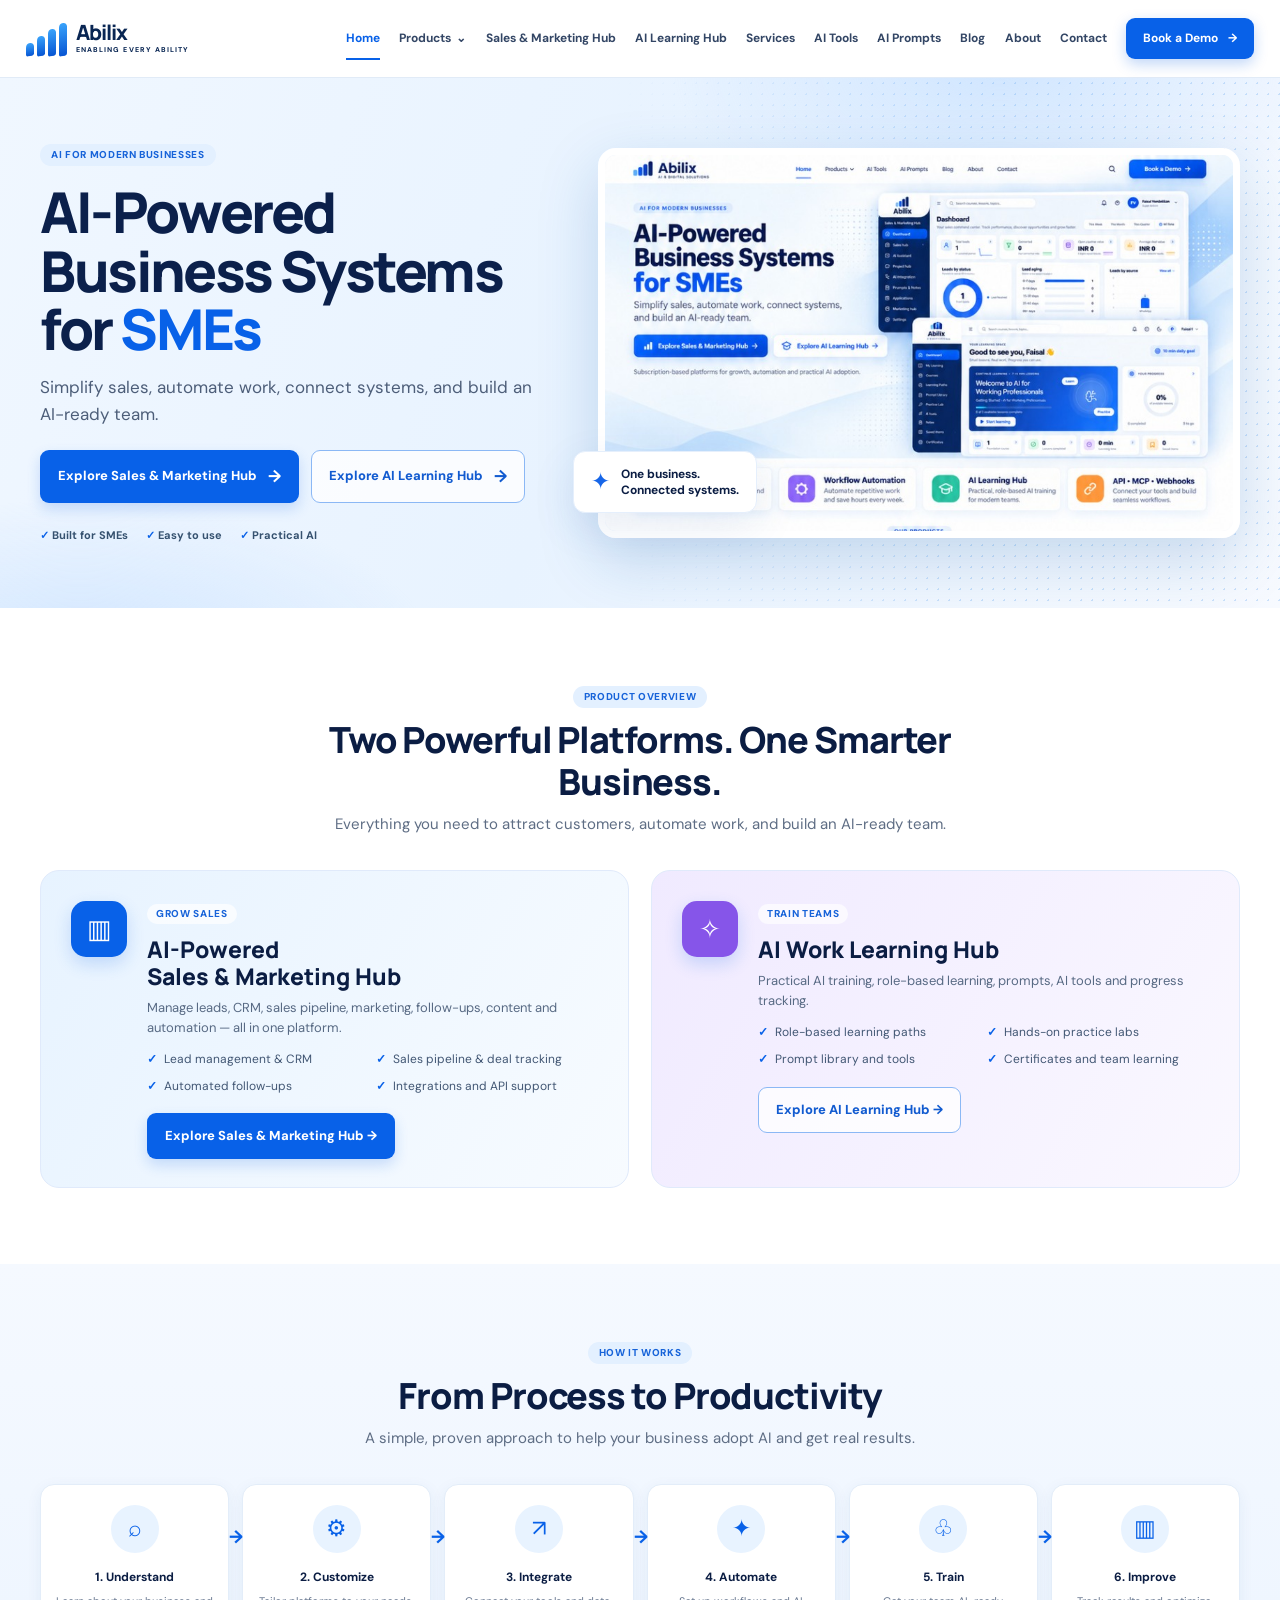
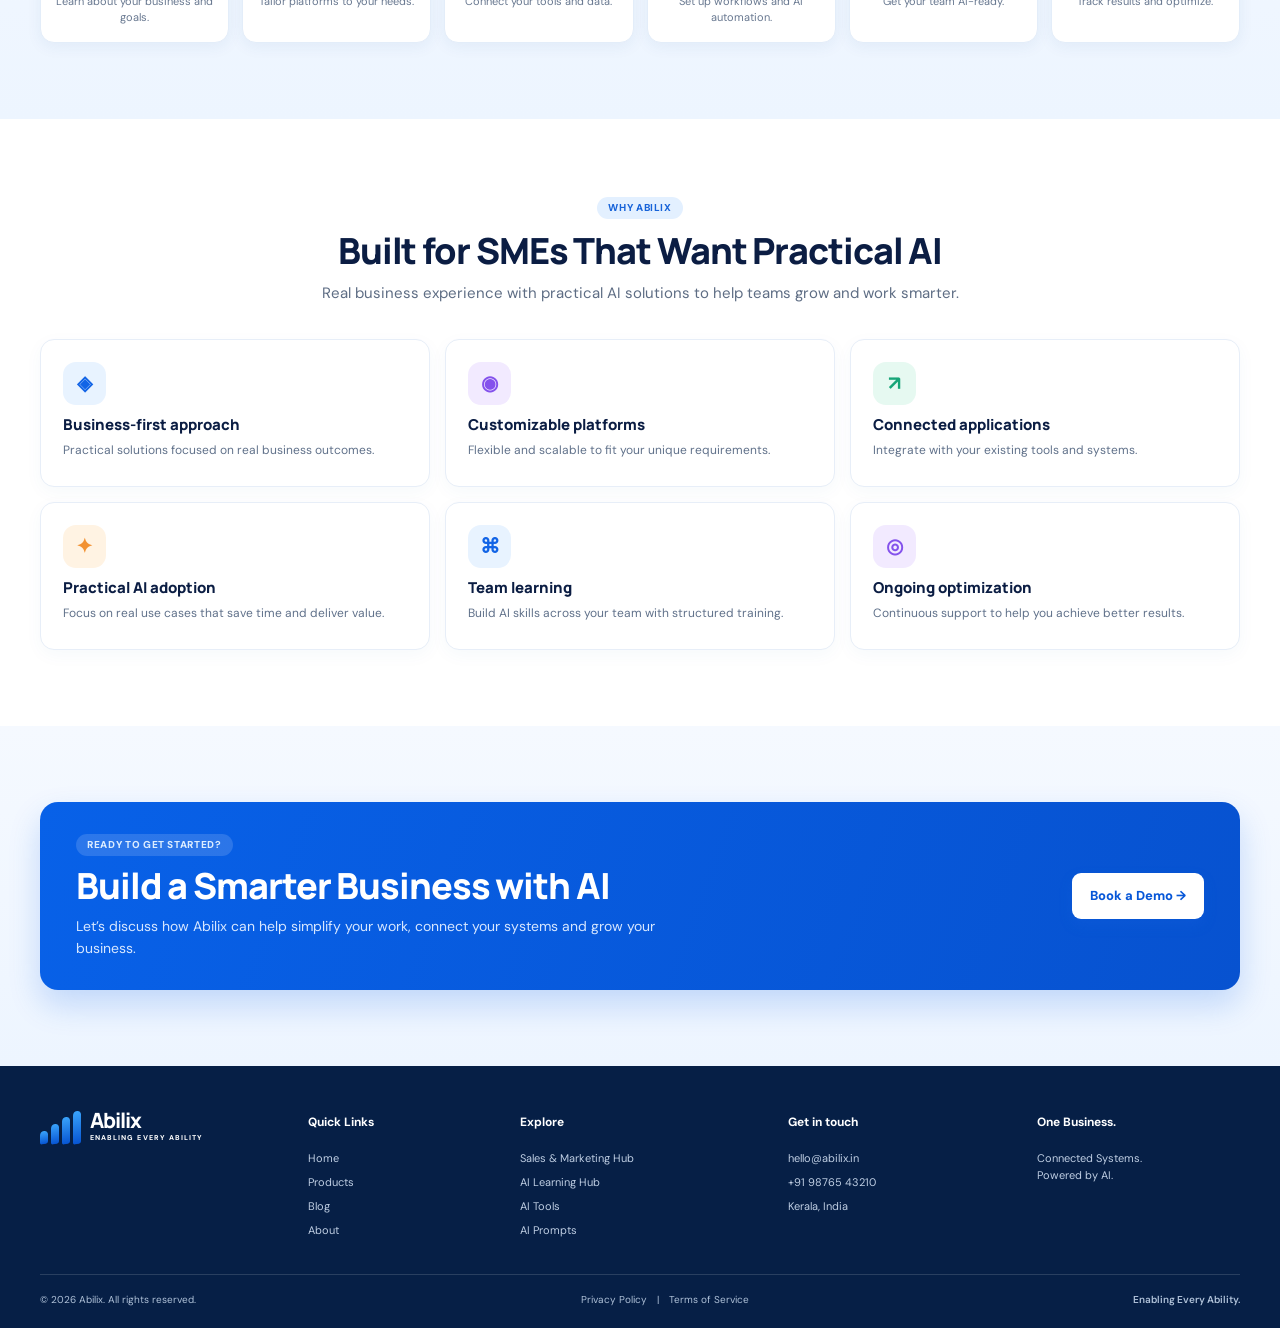
==== index.html @ 94b30536 "Add Abilix static website" ====
<!doctype html>
<html lang="en">
<head>
  <meta charset="utf-8">
  <meta name="viewport" content="width=device-width, initial-scale=1">
  <meta name="theme-color" content="#075ce5">
  <meta name="description" content="Abilix helps growing businesses connect their systems, automate work, and build practical AI skills.">
  <title>Abilix — Enabling Every Ability</title>
  <link rel="preconnect" href="https://fonts.googleapis.com">
  <link rel="preconnect" href="https://fonts.gstatic.com" crossorigin>
  <link href="https://fonts.googleapis.com/css2?family=DM+Sans:wght@400;500;600;700;800&family=Manrope:wght@400;500;600;700;800&display=swap" rel="stylesheet">
  <link rel="stylesheet" href="styles.css">
  <script defer src="app.js"></script>
</head>
<body>
  <div id="app"></div>
</body>
</html>
---- styles.css ----
:root{--blue:#0861e8;--blue2:#287df3;--navy:#08234d;--ink:#0b1d43;--muted:#5e6d84;--line:#e1eaf6;--pale:#f3f8ff;--white:#fff;--radius:18px;--shadow:0 14px 44px rgba(38,91,164,.1)}
*{box-sizing:border-box}html{scroll-behavior:smooth}body{margin:0;color:var(--ink);font-family:"DM Sans",Arial,sans-serif;background:#fff;font-size:15px;line-height:1.55}img{max-width:100%;display:block}a{color:inherit;text-decoration:none}button,input,textarea,select{font:inherit}button,a{ -webkit-tap-highlight-color:transparent}.container{width:min(1200px,calc(100% - 64px));margin-inline:auto}
.header{height:78px;background:rgba(255,255,255,.94);border-bottom:1px solid rgba(215,228,245,.75);position:sticky;top:0;z-index:50;backdrop-filter:blur(18px)}.nav-wrap{width:min(1320px,calc(100% - 52px));height:100%;margin:auto;display:flex;align-items:center;justify-content:space-between;gap:32px}.logo{display:inline-flex;align-items:center;gap:9px;min-width:160px;color:#092653}.mark{height:34px;display:flex;align-items:end;gap:3px}.mark i{display:block;width:8px;border-radius:4px 4px 2px 2px;background:linear-gradient(180deg,#39a3fb,#0755d3);transform:skewY(-10deg)}.mark i:nth-child(1){height:13px}.mark i:nth-child(2){height:20px}.mark i:nth-child(3){height:27px}.mark i:nth-child(4){height:33px}.logo b{font:800 21px Manrope,sans-serif;letter-spacing:-1px;line-height:1;display:block}.logo small{font-size:7px;letter-spacing:1.05px;font-weight:800;display:block;margin-top:2px}.nav{display:flex;align-items:center;gap:clamp(10px,1.5vw,24px);font-size:12px;font-weight:700;color:#334665}.nav>a:not(.nav-cta){height:78px;display:flex;align-items:center;position:relative;white-space:nowrap}.nav>a:not(.nav-cta):after{content:"";position:absolute;height:2px;background:var(--blue);bottom:18px;left:0;right:100%;transition:right .18s}.nav>a:hover:after,.nav>a.active:after{right:0}.nav>a.active{color:var(--blue)}.chevron{margin-left:5px}.nav-cta{background:var(--blue);color:white;padding:11px 17px;border-radius:9px;box-shadow:0 5px 14px #1264e344;white-space:nowrap}.nav-cta b{margin-left:7px}.menu-toggle{display:none}
.hero{position:relative;overflow:hidden;min-height:530px;display:flex;align-items:center;background:linear-gradient(112deg,#f0f7ff 0%,#e8f3ff 48%,#f7faff 100%)}.hero:before,.hero:after{content:"";position:absolute;pointer-events:none;border-radius:50%;filter:blur(1px)}.hero:before{width:680px;height:360px;right:-60px;top:-190px;background:radial-gradient(ellipse,#b9d9ff8c,transparent 68%)}.hero:after{width:720px;height:320px;left:-280px;bottom:-210px;background:radial-gradient(ellipse,#b8d8ff88,transparent 70%)}.hero-art{position:absolute;right:0;top:0;width:52%;height:100%;opacity:.35;background-image:radial-gradient(#7cb4f2 1px,transparent 1px);background-size:11px 11px;mask-image:linear-gradient(90deg,transparent,#000 50%,#000)}.hero-grid{display:grid;grid-template-columns:.88fr 1.12fr;gap:54px;align-items:center;position:relative;z-index:1;padding-block:48px}.hero-copy{padding:10px 0}.eyebrow{display:inline-flex;align-items:center;color:#1763d9;background:#e3f0ff;border-radius:99px;padding:5px 11px;font-size:10px;line-height:1.2;letter-spacing:.65px;font-weight:800;text-transform:uppercase}.hero h1{font:800 clamp(38px,4.4vw,60px)/1.04 Manrope,sans-serif;letter-spacing:-2.4px;margin:17px 0 15px;color:#0b204b}.hero h1 em{font-style:normal;color:var(--blue)}.hero-copy>p{font-size:17px;line-height:1.6;color:#4d5e79;max-width:520px;margin:0 0 22px}.hero-actions{display:flex;gap:12px;flex-wrap:wrap}.button{border:1px solid transparent;display:inline-flex;align-items:center;justify-content:center;gap:11px;border-radius:9px;padding:12px 17px;font-size:13px;font-weight:800;transition:transform .18s,box-shadow .18s,background .18s;cursor:pointer}.button:hover{transform:translateY(-2px);box-shadow:0 8px 20px #1c62c52b}.button-primary{background:var(--blue);color:#fff;box-shadow:0 6px 14px #1768e833}.button-outline{border-color:#8bb8f5;color:#125bd0;background:#ffffffc9}.button b{font-size:17px}.trust-row{display:flex;gap:18px;flex-wrap:wrap;margin-top:24px;color:#35516f;font-size:11px;font-weight:700}.trust-row span:first-letter{color:var(--blue)}.hero-visual{position:relative;height:390px;display:flex;align-items:center;justify-content:center}.hero-visual>img{width:100%;height:100%;object-fit:cover;object-position:top center;border-radius:18px;border:7px solid #fff;box-shadow:0 22px 60px #145ba734}.hero-home .hero-visual>img,.hero-products .hero-visual>img,.hero-sales .hero-visual>img,.hero-learning .hero-visual>img{object-position:top center}.float-card{position:absolute;bottom:25px;left:-25px;padding:14px 17px;background:#fff;border:1px solid #e5effc;border-radius:12px;box-shadow:var(--shadow);display:flex;gap:11px;align-items:center;font-size:12px;line-height:1.35}.float-card span{color:#1766e8;font-size:23px}.hero-about,.hero-contact,.hero-blog,.hero-services,.hero-tools,.hero-prompts{min-height:420px}.hero-about .hero-visual,.hero-contact .hero-visual,.hero-blog .hero-visual{height:320px}.hero-about .hero-visual>img,.hero-contact .hero-visual>img,.hero-blog .hero-visual>img{object-position:center 38%}
.section{padding:76px 0}.section-soft{background:linear-gradient(180deg,#f5f9ff,#edf5ff)}.section-heading{text-align:center;max-width:760px;margin:0 auto 34px}.section-heading .eyebrow{margin-bottom:11px}.section-heading h2,.cta-banner h2{font:800 clamp(26px,3vw,36px)/1.18 Manrope,sans-serif;letter-spacing:-1.1px;margin:0 0 9px}.section-heading p{margin:0;color:var(--muted);font-size:15px}.feature-grid{display:grid;grid-template-columns:repeat(3,1fr);gap:15px}.feature-grid.four{grid-template-columns:repeat(4,1fr)}.feature-grid.six{grid-template-columns:repeat(3,1fr)}.feature-card{background:#fff;border:1px solid #e7eef8;box-shadow:0 5px 18px #245e9a0a;border-radius:14px;padding:22px;min-height:148px}.feature-card h3{font:800 15px/1.25 Manrope,sans-serif;margin:11px 0 6px}.feature-grid.four .feature-card{display:flex;align-items:center;gap:14px;min-height:108px;padding:17px}.feature-grid.four .feature-card h3{margin:0 0 4px}.feature-card p{font-size:12px;color:#60718a;line-height:1.5;margin:0}.icon-bubble{height:43px;width:43px;flex:0 0 43px;border-radius:13px;background:#e8f3ff;color:#1264e6;display:grid;place-items:center;font-size:20px;font-weight:700}.tint-1{color:#8452ec;background:#f2eaff}.tint-2{color:#17a578;background:#e6f9f1}.tint-3{color:#f29131;background:#fff3e3}
.split-cards{display:grid;grid-template-columns:1fr 1fr;gap:22px}.platform-card{position:relative;padding:30px 32px 28px 106px;border-radius:19px;min-height:294px;overflow:hidden;border:1px solid #e0eafb}.platform-card.blue{background:linear-gradient(120deg,#e7f3ff,#f7fbff)}.platform-card.violet{background:linear-gradient(120deg,#f0eaff,#faf8ff)}.platform-icon{position:absolute;top:30px;left:30px;border-radius:15px;background:var(--blue);color:white;width:56px;height:56px;display:grid;place-items:center;font-size:26px;box-shadow:0 7px 17px #1768e833}.violet .platform-icon{background:#8655e9}.platform-card .eyebrow{background:#ffffffb0;padding:4px 9px}.platform-card h3{font:800 23px/1.16 Manrope,sans-serif;margin:12px 0 8px}.platform-card p{max-width:480px;color:#586a84;margin:0 0 12px;font-size:13px}.platform-card ul{padding:0;margin:0 0 18px;list-style:none;display:grid;grid-template-columns:1fr 1fr;gap:8px;color:#425774;font-size:12px}.platform-card li:before{content:"✓";color:var(--blue);font-weight:900;margin-right:7px}.steps{display:grid;grid-template-columns:repeat(6,1fr);gap:13px}.step{text-align:center;padding:20px 14px 17px;background:#fff;border:1px solid #e3edf9;border-radius:14px;box-shadow:0 4px 15px #204e8910;position:relative}.step:not(:last-child):after{content:"→";position:absolute;right:-15px;top:39px;color:var(--blue);font-size:18px;font-weight:800;z-index:2}.step-icon{height:48px;width:48px;border-radius:50%;background:#e8f3ff;color:var(--blue);display:grid;place-items:center;font-size:23px;margin:0 auto 12px}.step b{font-size:12px}.step p{font-size:11px;color:#687890;line-height:1.4;margin:6px 0 0}.cta-banner{display:flex;justify-content:space-between;align-items:center;gap:30px;background:linear-gradient(110deg,#0861e8,#0752d0);color:#fff;padding:30px 36px;border-radius:18px;box-shadow:0 15px 32px #0b5de433}.cta-banner .eyebrow{background:#ffffff25;color:#dcedff}.cta-banner h2{margin:9px 0;color:#fff}.cta-banner p{margin:0;color:#d7e7ff;max-width:640px;font-size:14px}.cta-banner>.button{background:#fff;color:#0757d8;white-space:nowrap}
.contact-layout{display:grid;grid-template-columns:1.45fr .8fr;gap:24px;align-items:start}.contact-form,.info-card{background:#fff;padding:28px;border:1px solid #e5edf8;border-radius:18px;box-shadow:var(--shadow)}.contact-form{background:linear-gradient(145deg,#f6faff,#fff)}.contact-form h2,.info-card h2{font:800 24px Manrope,sans-serif;margin:11px 0 3px}.contact-form>p,.info-card>p{color:var(--muted);font-size:13px;margin:0 0 21px}.form-grid{display:grid;grid-template-columns:1fr 1fr;gap:14px}.contact-form label{display:block;font-size:12px;font-weight:700;color:#435571}.contact-form input:not([type=checkbox]),.contact-form select,.contact-form textarea,.sidebar input,.subscribe input{width:100%;margin-top:6px;padding:12px 13px;border:1px solid #dce6f2;border-radius:8px;background:#fff;color:var(--ink);outline:none}.contact-form input:focus,.contact-form select:focus,.contact-form textarea:focus{border-color:#76aaf2;box-shadow:0 0 0 3px #e8f2ff}.contact-form fieldset{border:0;padding:0;margin:17px 0}.contact-form legend{font-size:12px;font-weight:800;margin-bottom:9px}.check-grid{display:grid;grid-template-columns:1fr 1fr;gap:9px}.check-grid label{font-weight:500;color:#51617a}.check-grid input{accent-color:var(--blue);vertical-align:middle}.contact-form textarea{resize:vertical}.submit{width:100%;margin-top:15px}.form-status{color:#157248!important;margin:9px 0 0!important;min-height:20px}.contact-info{display:grid;gap:18px}.contact-item{display:flex;align-items:center;gap:13px;margin-top:17px}.contact-item p{margin:0;display:grid;font-size:12px}.contact-item a{font-weight:800;color:var(--blue)}.contact-item .icon-bubble{border-radius:50%}.map-art{height:180px;border-radius:12px;margin-top:13px;background:radial-gradient(circle at 49% 45%,#fff 0 10%,transparent 11%),linear-gradient(34deg,transparent 47%,#fff 48% 51%,transparent 52%),linear-gradient(120deg,#d2edeb,#f3f0d9 44%,#cee7dc);display:flex;flex-direction:column;align-items:center;justify-content:center;color:#e53b48;text-shadow:0 1px white}.map-art b{font-size:14px;color:#164576}.map-art small{color:#60718a}
.faq-grid{display:grid;grid-template-columns:1fr 1fr;gap:13px}.faq-grid details{background:#fff;padding:18px 20px;border:1px solid #e2ebf6;border-radius:13px}.faq-grid summary{font-size:13px;font-weight:800;cursor:pointer;list-style:none;display:flex;justify-content:space-between;gap:20px}.faq-grid summary::-webkit-details-marker{display:none}.faq-grid summary b{color:var(--blue)}.faq-grid details p{font-size:12px;color:var(--muted);margin:11px 0 0}
.blog-filter{margin-bottom:25px}.blog-filter>div{display:flex;gap:9px;flex-wrap:wrap;margin-top:12px}.chip{border:1px solid #e2eafa;border-radius:10px;background:#fff;color:#314867;padding:10px 15px;font-weight:700;font-size:12px;cursor:pointer}.chip.selected,.chip:hover{color:var(--blue);border-color:#7eb2f8;background:#eef6ff}.blog-layout{display:grid;grid-template-columns:1fr 250px;gap:23px}.article-grid{display:grid;grid-template-columns:1fr 1fr;gap:17px}.article-card{overflow:hidden;border:1px solid #e3ebf5;border-radius:15px;background:white;box-shadow:0 5px 20px #214c790c}.article-card>img{width:100%;height:190px;object-fit:cover}.article-content{padding:17px}.article-content .eyebrow{font-size:9px}.article-content small{float:right;color:#7b899e;font-size:10px}.article-content h3{font:800 17px Manrope,sans-serif;margin:12px 0 7px}.article-content p,.article-content a{font-size:12px;color:#63718a}.article-content a{display:inline-block;color:var(--blue);font-weight:800;margin-top:9px}.sidebar{background:#f6faff;border:1px solid #e3edf8;padding:20px;border-radius:15px;height:max-content}.sidebar h3{font:800 15px Manrope,sans-serif}.sidebar p{font-size:12px;color:#556981;border-bottom:1px solid #e1e9f3;padding-bottom:9px}.subscribe{display:flex;gap:8px;min-width:min(450px,100%)}.subscribe input{margin:0}.subscribe button{white-space:nowrap}
.footer{background:#061f46;color:#e4efff;padding-top:44px}.footer-top{display:grid;grid-template-columns:1.3fr 1fr 1.3fr 1.2fr 1.1fr;gap:28px;padding-bottom:35px}.logo-light{color:#fff;align-self:start}.footer h4{font-size:12px;margin:3px 0 12px;color:white}.footer-top>div:not(:first-child){display:flex;flex-direction:column;gap:7px}.footer-top a:not(.logo),.footer-top p{font-size:11px;color:#bfcee3;margin:0}.footer-top a:hover{color:white}.footer-bottom{border-top:1px solid #ffffff24;padding:17px 0 20px;display:flex;justify-content:space-between;gap:12px;color:#afc1d8;font-size:10px}.footer-bottom b{font-weight:600}
@media(min-width:1500px){.container{width:min(1320px,calc(100% - 100px))}.hero{min-height:590px}.hero-visual{height:450px}}
@media(max-width:1100px){.nav-wrap{width:calc(100% - 32px)}.logo{min-width:auto}.nav{gap:11px;font-size:11px}.nav-cta{padding:10px 12px}.hero-grid{gap:32px}.hero h1{font-size:48px}.hero-visual{height:340px}.feature-grid.four{grid-template-columns:repeat(2,1fr)}.steps{grid-template-columns:repeat(3,1fr)}.step:nth-child(3):after{display:none}.footer-top{grid-template-columns:1.2fr 1fr 1.3fr 1.1fr}}
@media(max-width:1100px){.container{width:calc(100% - 40px)}.header{height:68px}.nav-wrap{width:calc(100% - 36px)}.menu-toggle{display:flex;width:42px;height:42px;border:1px solid #dce8f7;border-radius:10px;background:white;align-items:center;justify-content:center;flex-direction:column;gap:5px;z-index:2}.menu-toggle span{width:18px;height:2px;background:#0a2e64;border-radius:3px;transition:transform .2s}.menu-toggle[aria-expanded=true] span:first-child{transform:translateY(3.5px) rotate(45deg)}.menu-toggle[aria-expanded=true] span:last-child{transform:translateY(-3.5px) rotate(-45deg)}.nav{display:none;position:absolute;top:68px;left:0;right:0;padding:14px 20px 22px;background:#fff;border-bottom:1px solid var(--line);box-shadow:0 18px 25px #173b641b;align-items:stretch;flex-direction:column;gap:0;max-height:calc(100dvh - 68px);overflow:auto}.nav.open{display:flex}.nav>a:not(.nav-cta){height:auto;padding:13px 8px;border-bottom:1px solid #eef3f9;font-size:14px}.nav>a:not(.nav-cta):after{display:none}.nav-cta{align-self:flex-start;margin:14px 0 0;padding:12px 17px}.hero{min-height:auto}.hero-grid{grid-template-columns:1fr;gap:24px;padding-block:48px 42px}.hero-copy{max-width:640px}.hero h1{font-size:clamp(38px,7vw,56px)}.hero-visual{height:min(55vw,400px);min-height:250px;margin:0 8px}.float-card{left:-10px;bottom:14px}.hero-about .hero-visual,.hero-contact .hero-visual,.hero-blog .hero-visual{height:min(52vw,350px)}.section{padding:58px 0}.split-cards{gap:14px}.platform-card{padding:25px 21px;min-height:auto}.platform-icon{position:static;width:45px;height:45px;margin-bottom:12px}.platform-card h3{font-size:20px}.platform-card ul{grid-template-columns:1fr}.feature-grid,.feature-grid.six{grid-template-columns:repeat(2,1fr)}.contact-layout{grid-template-columns:1fr}.contact-info{grid-template-columns:1fr 1fr}.blog-layout{grid-template-columns:1fr}.sidebar{display:grid;grid-template-columns:1fr 1fr;column-gap:16px}.footer-top{grid-template-columns:repeat(3,1fr)}.footer-top>.logo{grid-row:span 2}.cta-banner{padding:25px;align-items:flex-start;flex-direction:column}}
@media(max-width:560px){body{font-size:14px}.container{width:calc(100% - 32px)}.logo b{font-size:19px}.hero-grid{padding-block:37px 34px;gap:22px}.hero h1{font-size:clamp(35px,10vw,46px);letter-spacing:-1.7px;margin-top:13px}.hero-copy>p{font-size:15px}.hero-actions{display:grid;grid-template-columns:1fr;max-width:320px}.button{padding:13px 15px}.hero-visual{height:63vw;min-height:225px;margin:0 3px}.hero-visual>img{border-width:5px;border-radius:13px}.float-card{font-size:10px;padding:10px 12px;left:-5px}.trust-row{gap:10px;font-size:10px}.section{padding:46px 0}.section-heading{margin-bottom:25px}.section-heading h2,.cta-banner h2{font-size:26px}.section-heading p{font-size:13px}.feature-grid,.feature-grid.four,.feature-grid.six{grid-template-columns:1fr;gap:10px}.feature-grid.four .feature-card{min-height:85px}.feature-card{min-height:auto;padding:17px}.feature-card h3{font-size:14px}.split-cards{grid-template-columns:1fr}.platform-card{padding:21px}.platform-card ul{grid-template-columns:1fr 1fr;font-size:11px}.steps{grid-template-columns:repeat(2,1fr);gap:10px}.step{padding:15px 9px}.step:nth-child(3):after{display:block}.step:nth-child(even):after{display:none}.step-icon{width:42px;height:42px}.step p{font-size:10px}.cta-banner{padding:22px;border-radius:14px}.cta-banner>.button{width:100%}.contact-form,.info-card{padding:20px}.contact-form h2,.info-card h2{font-size:21px}.form-grid{grid-template-columns:1fr;gap:12px}.check-grid{grid-template-columns:1fr 1fr;gap:10px}.faq-grid{grid-template-columns:1fr}.contact-info{grid-template-columns:1fr}.blog-filter>div{gap:6px}.chip{padding:8px 11px}.article-grid{grid-template-columns:1fr}.article-card>img{height:200px}.sidebar{display:block}.subscribe{min-width:0;width:100%;flex-direction:column}.footer-top{grid-template-columns:1fr 1fr;gap:23px}.footer-top>.logo{grid-row:auto;grid-column:span 2}.footer-bottom{flex-direction:column;gap:6px;font-size:9px}.hero-about,.hero-contact,.hero-blog,.hero-services,.hero-tools,.hero-prompts{min-height:auto}}
@media(prefers-reduced-motion:reduce){*,*::before,*::after{scroll-behavior:auto!important;transition:none!important}}
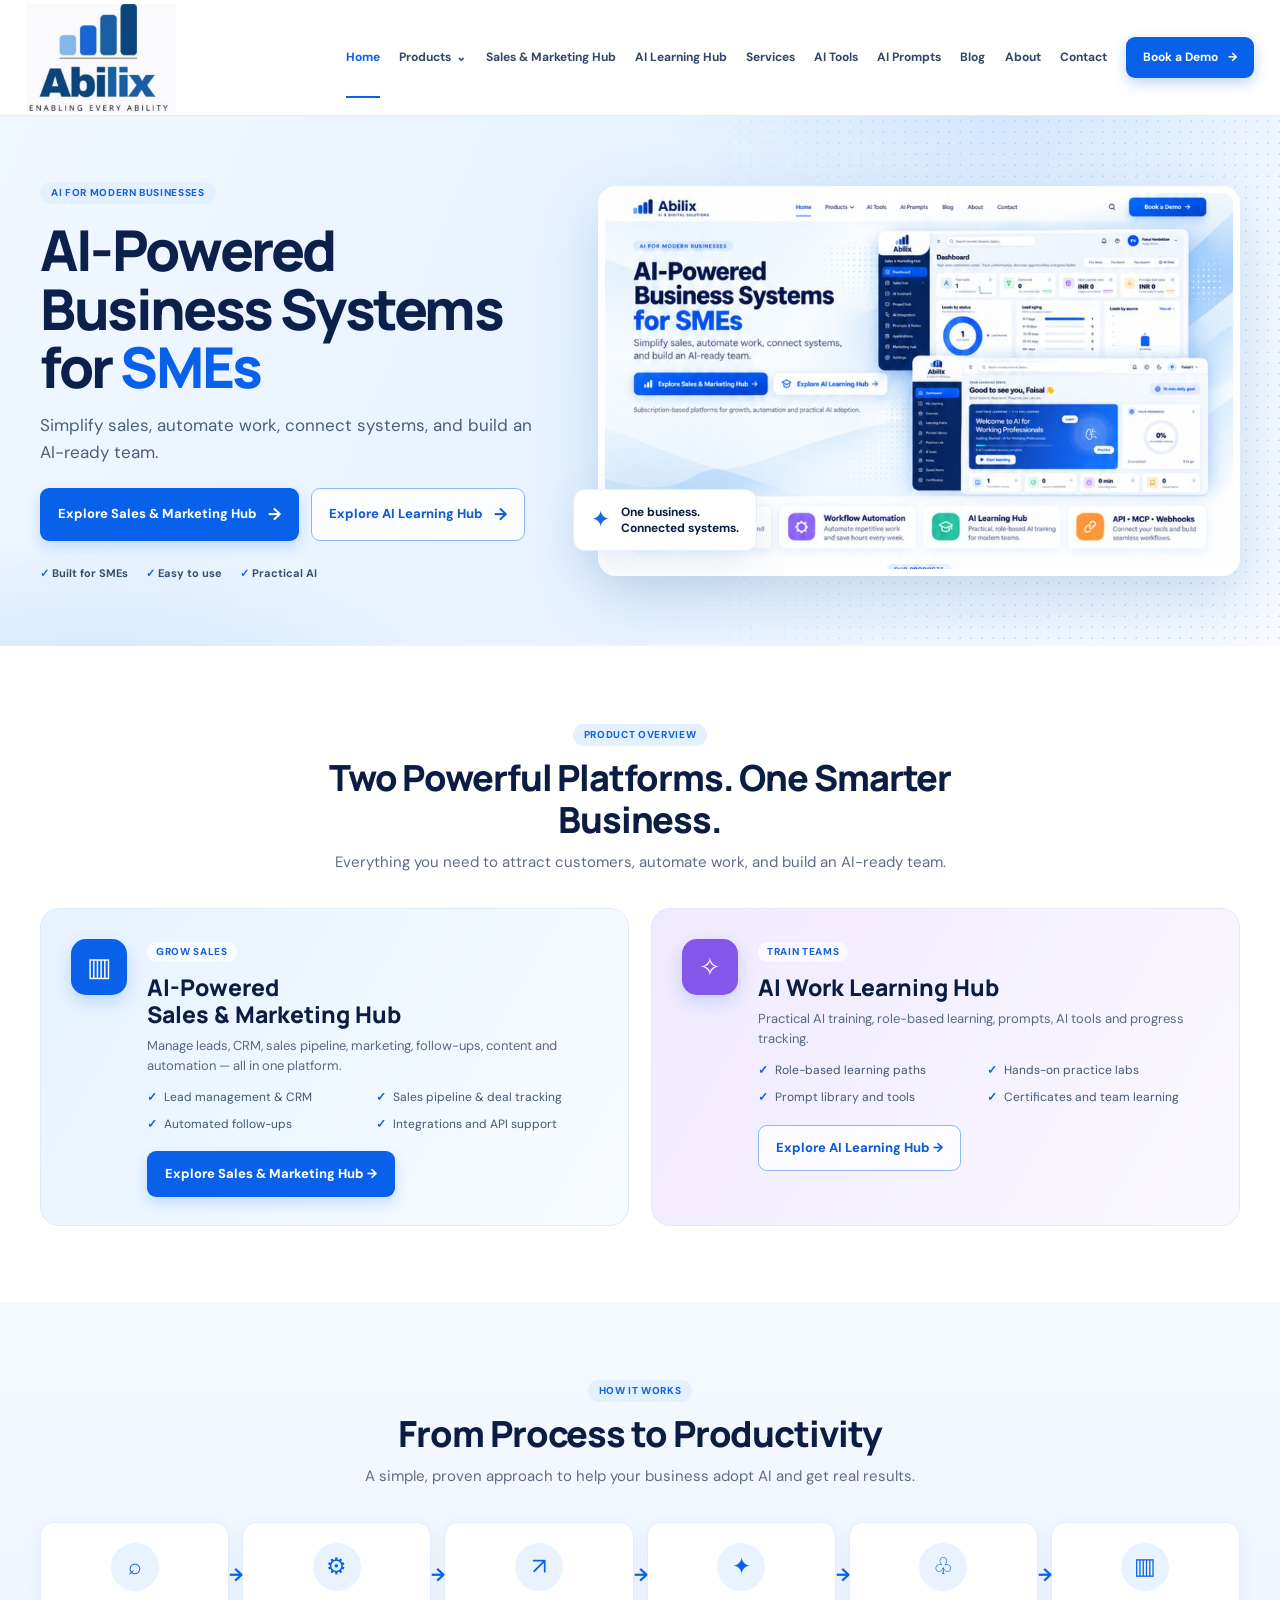
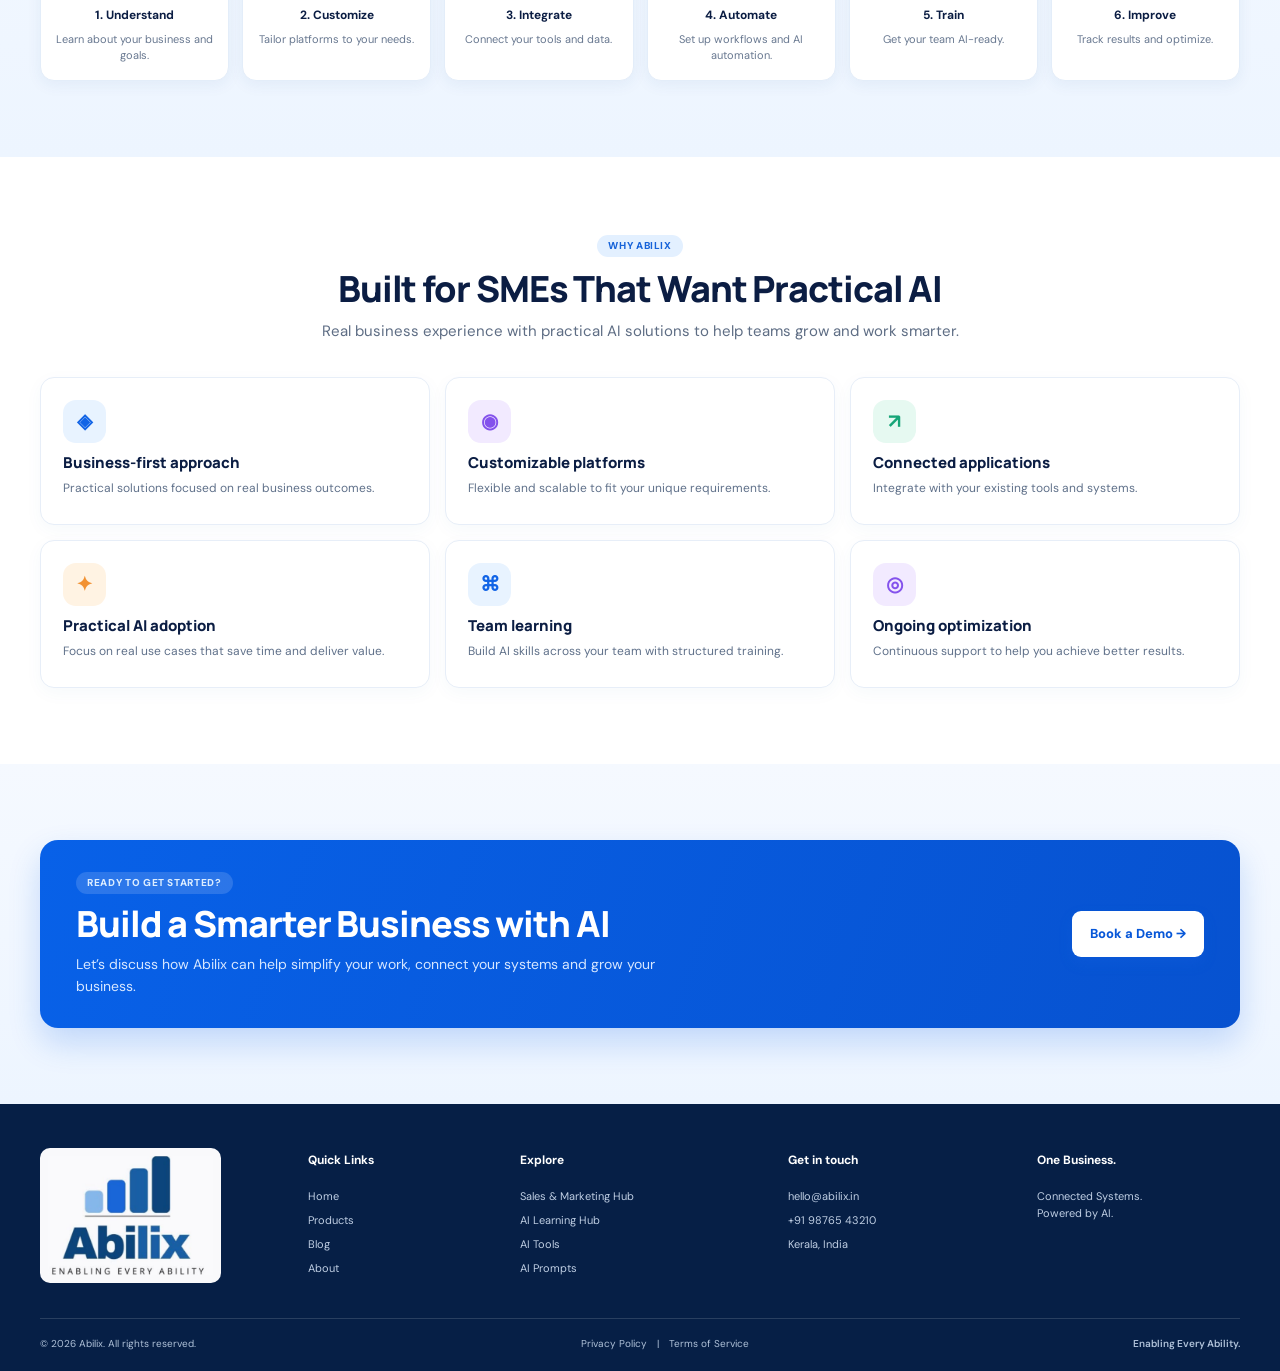
==== commit 6959610b: "Version assets to prevent stale cached home page" ====
--- a/index.html
+++ b/index.html
@@ -9,8 +9,8 @@
   <link rel="preconnect" href="https://fonts.googleapis.com">
   <link rel="preconnect" href="https://fonts.gstatic.com" crossorigin>
   <link href="https://fonts.googleapis.com/css2?family=DM+Sans:wght@400;500;600;700;800&family=Manrope:wght@400;500;600;700;800&display=swap" rel="stylesheet">
-  <link rel="stylesheet" href="styles.css">
-  <script defer src="app.js"></script>
+  <link rel="stylesheet" href="styles.css?v=e0b628f08b59">
+  <script defer src="app.js?v=6dd8c7910328"></script>
 </head>
 <body>
   <div id="app"></div>
--- a/styles.css
+++ b/styles.css
@@ -13,3 +13,61 @@
 @media(max-width:1100px){.container{width:calc(100% - 40px)}.header{height:68px}.nav-wrap{width:calc(100% - 36px)}.menu-toggle{display:flex;width:42px;height:42px;border:1px solid #dce8f7;border-radius:10px;background:white;align-items:center;justify-content:center;flex-direction:column;gap:5px;z-index:2}.menu-toggle span{width:18px;height:2px;background:#0a2e64;border-radius:3px;transition:transform .2s}.menu-toggle[aria-expanded=true] span:first-child{transform:translateY(3.5px) rotate(45deg)}.menu-toggle[aria-expanded=true] span:last-child{transform:translateY(-3.5px) rotate(-45deg)}.nav{display:none;position:absolute;top:68px;left:0;right:0;padding:14px 20px 22px;background:#fff;border-bottom:1px solid var(--line);box-shadow:0 18px 25px #173b641b;align-items:stretch;flex-direction:column;gap:0;max-height:calc(100dvh - 68px);overflow:auto}.nav.open{display:flex}.nav>a:not(.nav-cta){height:auto;padding:13px 8px;border-bottom:1px solid #eef3f9;font-size:14px}.nav>a:not(.nav-cta):after{display:none}.nav-cta{align-self:flex-start;margin:14px 0 0;padding:12px 17px}.hero{min-height:auto}.hero-grid{grid-template-columns:1fr;gap:24px;padding-block:48px 42px}.hero-copy{max-width:640px}.hero h1{font-size:clamp(38px,7vw,56px)}.hero-visual{height:min(55vw,400px);min-height:250px;margin:0 8px}.float-card{left:-10px;bottom:14px}.hero-about .hero-visual,.hero-contact .hero-visual,.hero-blog .hero-visual{height:min(52vw,350px)}.section{padding:58px 0}.split-cards{gap:14px}.platform-card{padding:25px 21px;min-height:auto}.platform-icon{position:static;width:45px;height:45px;margin-bottom:12px}.platform-card h3{font-size:20px}.platform-card ul{grid-template-columns:1fr}.feature-grid,.feature-grid.six{grid-template-columns:repeat(2,1fr)}.contact-layout{grid-template-columns:1fr}.contact-info{grid-template-columns:1fr 1fr}.blog-layout{grid-template-columns:1fr}.sidebar{display:grid;grid-template-columns:1fr 1fr;column-gap:16px}.footer-top{grid-template-columns:repeat(3,1fr)}.footer-top>.logo{grid-row:span 2}.cta-banner{padding:25px;align-items:flex-start;flex-direction:column}}
 @media(max-width:560px){body{font-size:14px}.container{width:calc(100% - 32px)}.logo b{font-size:19px}.hero-grid{padding-block:37px 34px;gap:22px}.hero h1{font-size:clamp(35px,10vw,46px);letter-spacing:-1.7px;margin-top:13px}.hero-copy>p{font-size:15px}.hero-actions{display:grid;grid-template-columns:1fr;max-width:320px}.button{padding:13px 15px}.hero-visual{height:63vw;min-height:225px;margin:0 3px}.hero-visual>img{border-width:5px;border-radius:13px}.float-card{font-size:10px;padding:10px 12px;left:-5px}.trust-row{gap:10px;font-size:10px}.section{padding:46px 0}.section-heading{margin-bottom:25px}.section-heading h2,.cta-banner h2{font-size:26px}.section-heading p{font-size:13px}.feature-grid,.feature-grid.four,.feature-grid.six{grid-template-columns:1fr;gap:10px}.feature-grid.four .feature-card{min-height:85px}.feature-card{min-height:auto;padding:17px}.feature-card h3{font-size:14px}.split-cards{grid-template-columns:1fr}.platform-card{padding:21px}.platform-card ul{grid-template-columns:1fr 1fr;font-size:11px}.steps{grid-template-columns:repeat(2,1fr);gap:10px}.step{padding:15px 9px}.step:nth-child(3):after{display:block}.step:nth-child(even):after{display:none}.step-icon{width:42px;height:42px}.step p{font-size:10px}.cta-banner{padding:22px;border-radius:14px}.cta-banner>.button{width:100%}.contact-form,.info-card{padding:20px}.contact-form h2,.info-card h2{font-size:21px}.form-grid{grid-template-columns:1fr;gap:12px}.check-grid{grid-template-columns:1fr 1fr;gap:10px}.faq-grid{grid-template-columns:1fr}.contact-info{grid-template-columns:1fr}.blog-filter>div{gap:6px}.chip{padding:8px 11px}.article-grid{grid-template-columns:1fr}.article-card>img{height:200px}.sidebar{display:block}.subscribe{min-width:0;width:100%;flex-direction:column}.footer-top{grid-template-columns:1fr 1fr;gap:23px}.footer-top>.logo{grid-row:auto;grid-column:span 2}.footer-bottom{flex-direction:column;gap:6px;font-size:9px}.hero-about,.hero-contact,.hero-blog,.hero-services,.hero-tools,.hero-prompts{min-height:auto}}
 @media(prefers-reduced-motion:reduce){*,*::before,*::after{scroll-behavior:auto!important;transition:none!important}}
+
+/* Display the supplied Abilix artwork without its outer whitespace. */
+/* Home page motion is opt-in; content stays visible without animation support. */
+@media(prefers-reduced-motion:no-preference){
+  .home-page .hero-copy>*{animation:home-rise .75s cubic-bezier(.22,1,.36,1) both}
+  .home-page .hero-copy>h1{animation-delay:.09s}
+  .home-page .hero-copy>p{animation-delay:.18s}
+  .home-page .hero-actions{animation-delay:.27s}
+  .home-page .trust-row{animation-delay:.36s}
+  .home-page .hero-visual>img{animation:home-rise 1s .18s cubic-bezier(.22,1,.36,1) backwards}
+  .home-page .float-card{animation:home-float 4s .45s ease-in-out backwards}
+  .home-page .hero-art{animation:home-grid-drift 4.5s ease-in-out}
+  .home-page .platform-card,.home-page .feature-card,.home-page .step{
+    transition:transform .25s ease,box-shadow .25s ease,border-color .25s ease;
+  }
+  .home-page .button b{transition:transform .2s ease}
+  .home-page .button:hover b,.home-page .button:focus-visible b{transform:translateX(4px)}
+  .home-page .hero-copy:focus-within>*{animation:none}
+}
+@media(prefers-reduced-motion:no-preference) and (hover:hover) and (pointer:fine){
+  .home-page .platform-card:hover,.home-page .feature-card:hover,.home-page .step:hover{
+    transform:translateY(-5px);border-color:#9bc3f7;box-shadow:0 16px 32px #245e9a18;
+  }
+}
+@keyframes home-rise{
+  from{opacity:0;transform:translateY(22px)}
+  to{opacity:1;transform:translateY(0)}
+}
+@keyframes home-float{
+  0%,100%{transform:translateY(0)}
+  30%{transform:translateY(-9px)}
+  65%{transform:translateY(-3px)}
+}
+@keyframes home-grid-drift{
+  0%,100%{transform:translateY(0);opacity:.35}
+  50%{transform:translateY(-12px);opacity:.5}
+}
+
+.header{height:116px}
+.nav>a:not(.nav-cta){height:116px}
+.logo{min-width:150px;gap:0}
+.logo-frame{display:block;width:150px;height:108px;overflow:hidden;flex:none}
+.logo-image{display:block;width:150px;height:auto;max-width:none;transform:translateY(-12px)}
+.logo-light{background:#f9f9fb;border-radius:10px;padding:8px;min-width:0;justify-self:start}
+.logo-light .logo-frame{width:165px;height:119px}
+.logo-light .logo-image{width:165px;transform:translateY(-13px)}
+@media(max-width:1100px){
+  .header{height:88px}
+  .logo{min-width:110px}
+  .logo-frame{width:110px;height:79px}
+  .logo-image{width:110px;transform:translateY(-9px)}
+  .nav{top:88px;max-height:calc(100dvh - 88px)}
+  .nav>a:not(.nav-cta){height:auto}
+}
+@media(max-width:560px){
+  .header{height:84px}
+  .nav{top:84px;max-height:calc(100dvh - 84px)}
+}
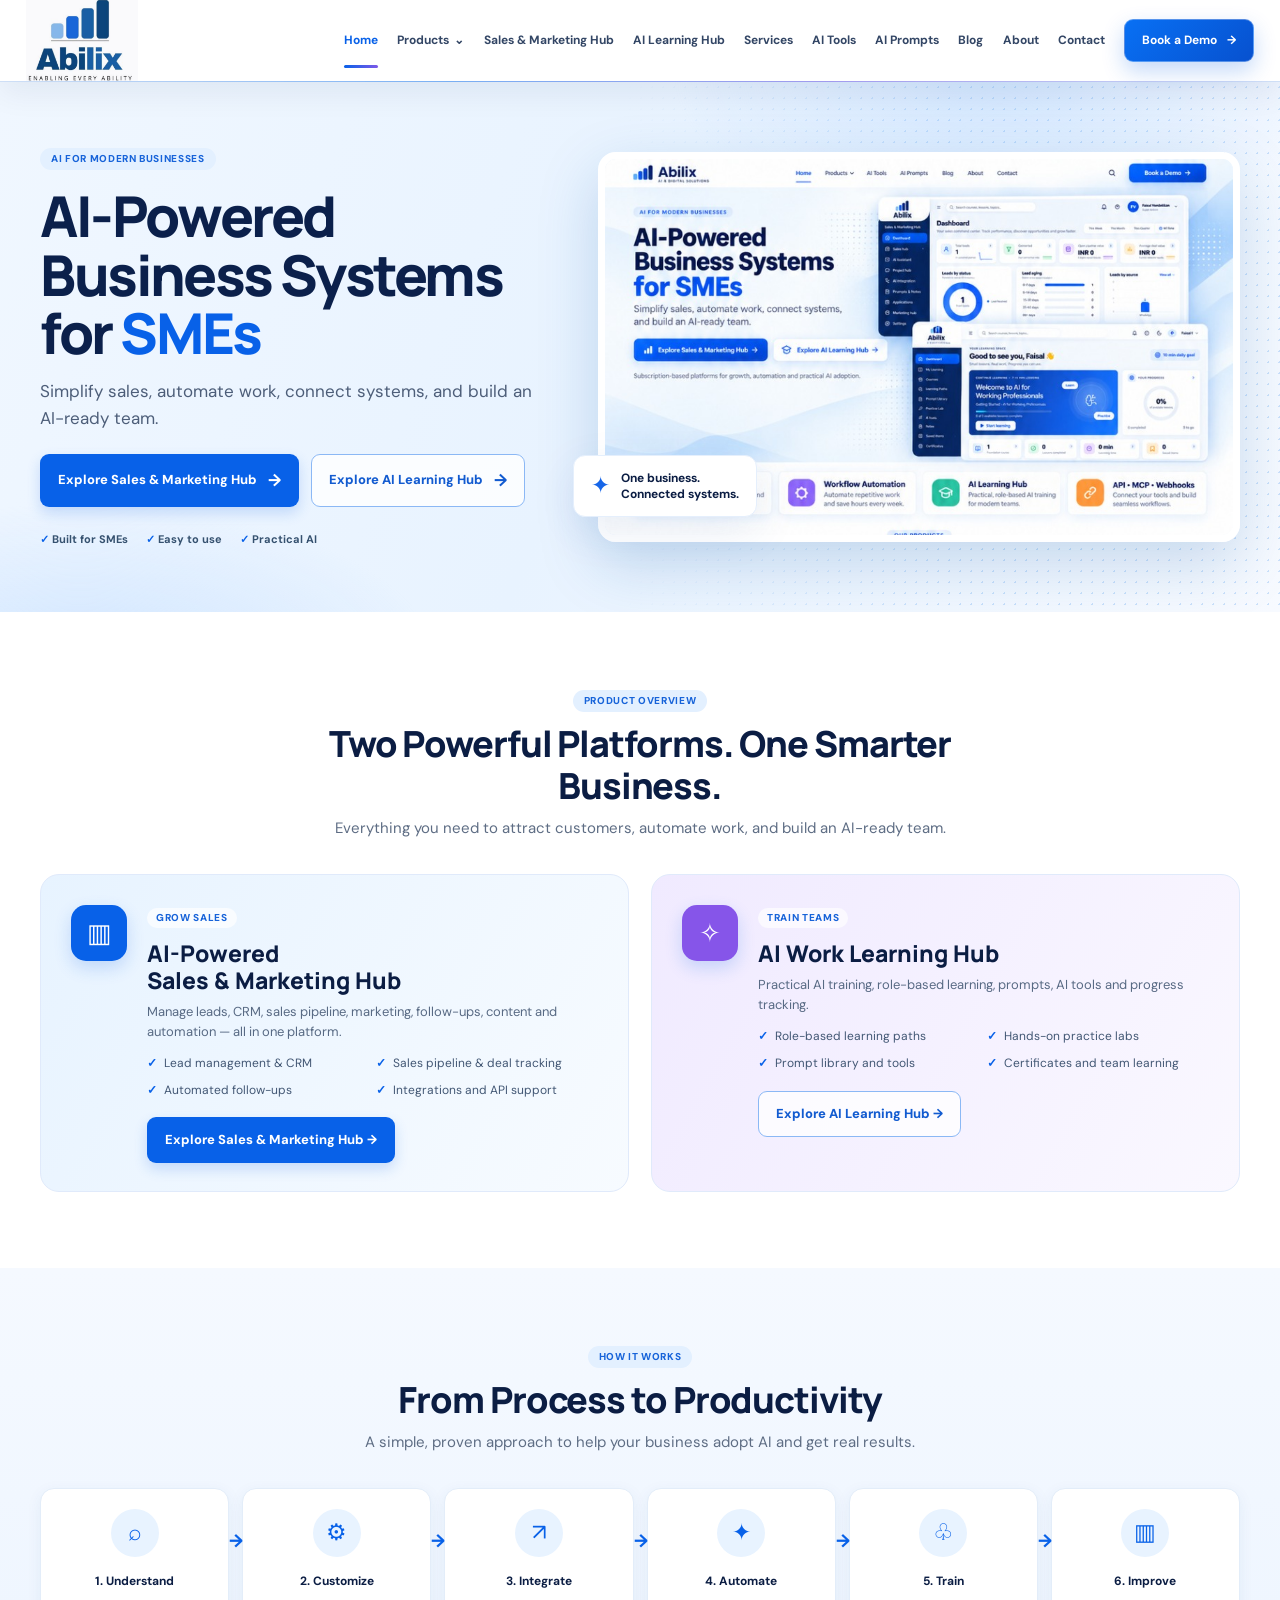
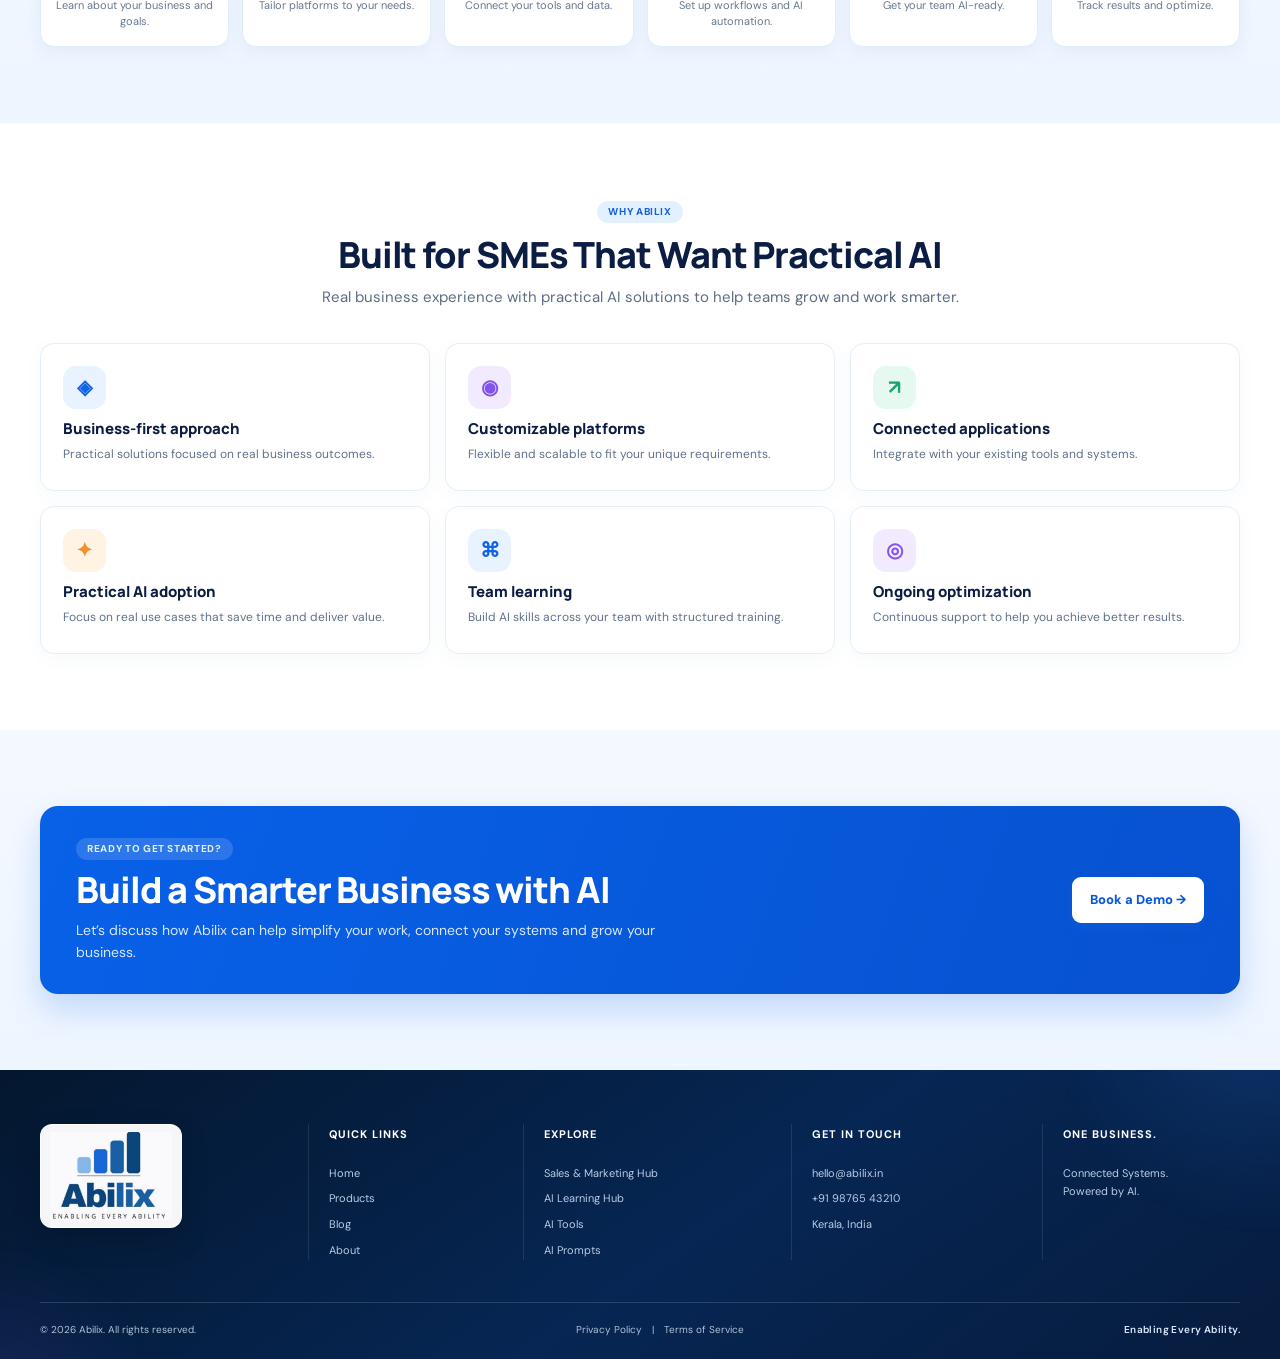
==== commit 68f942da: "Refine website header and footer" ====
--- a/index.html
+++ b/index.html
@@ -9,7 +9,7 @@
   <link rel="preconnect" href="https://fonts.googleapis.com">
   <link rel="preconnect" href="https://fonts.gstatic.com" crossorigin>
   <link href="https://fonts.googleapis.com/css2?family=DM+Sans:wght@400;500;600;700;800&family=Manrope:wght@400;500;600;700;800&display=swap" rel="stylesheet">
-  <link rel="stylesheet" href="styles.css?v=e0b628f08b59">
+  <link rel="stylesheet" href="styles.css?v=6dce1b345312">
   <script defer src="app.js?v=6dd8c7910328"></script>
 </head>
 <body>
--- a/styles.css
+++ b/styles.css
@@ -51,23 +51,68 @@
   50%{transform:translateY(-12px);opacity:.5}
 }
 
-.header{height:116px}
-.nav>a:not(.nav-cta){height:116px}
-.logo{min-width:150px;gap:0}
-.logo-frame{display:block;width:150px;height:108px;overflow:hidden;flex:none}
-.logo-image{display:block;width:150px;height:auto;max-width:none;transform:translateY(-12px)}
-.logo-light{background:#f9f9fb;border-radius:10px;padding:8px;min-width:0;justify-self:start}
-.logo-light .logo-frame{width:165px;height:119px}
-.logo-light .logo-image{width:165px;transform:translateY(-13px)}
+.header{
+  height:82px;
+  background:rgba(255,255,255,.9);
+  border-bottom:1px solid rgba(172,201,239,.58);
+  box-shadow:0 10px 32px rgba(8,35,77,.07);
+}
+.header:after{
+  content:"";position:absolute;inset:auto 0 -1px;height:1px;pointer-events:none;
+  background:linear-gradient(90deg,transparent,#2480f080 35%,#7457e680 65%,transparent);
+}
+.nav>a:not(.nav-cta){height:82px}
+.nav>a:not(.nav-cta):after{bottom:14px;height:3px;border-radius:99px;background:linear-gradient(90deg,var(--blue),#7d59e8)}
+.nav-cta{
+  border:1px solid rgba(255,255,255,.32);
+  background:linear-gradient(135deg,#0870f4,#0751cf);
+  box-shadow:0 9px 22px rgba(8,97,232,.24);
+}
+.nav-cta:hover{background:linear-gradient(135deg,#147cf8,#0648bd)}
+.logo{min-width:112px;gap:0}
+.logo-frame{display:block;width:112px;height:81px;overflow:hidden;flex:none}
+.logo-image{display:block;width:112px;height:auto;max-width:none;transform:translateY(-9px)}
+
+.footer{
+  position:relative;overflow:hidden;padding-top:54px;
+  background:linear-gradient(145deg,#04172f 0%,#062653 55%,#071c3e 100%);
+}
+.footer:before,.footer:after{content:"";position:absolute;border-radius:50%;pointer-events:none;filter:blur(2px)}
+.footer:before{width:420px;height:420px;right:-190px;top:-250px;background:radial-gradient(circle,#287df32d,transparent 69%)}
+.footer:after{width:330px;height:330px;left:-170px;bottom:-210px;background:radial-gradient(circle,#7d59e821,transparent 70%)}
+.footer-top,.footer-bottom{position:relative;z-index:1}
+.footer-top{gap:34px;padding-bottom:42px}
+.footer-top>div:not(:first-child){padding-left:20px;border-left:1px solid rgba(255,255,255,.1)}
+.footer h4{margin:2px 0 14px;font-size:11px;letter-spacing:.09em;text-transform:uppercase;color:#fff}
+.footer-top a:not(.logo),.footer-top p{font-size:11px;line-height:1.7;color:#b9cce6}
+.footer-top a:not(.logo){width:max-content;max-width:100%;transition:color .18s,transform .18s}
+.footer-top a:not(.logo):hover{color:#fff;transform:translateX(3px)}
+.logo-light{
+  min-width:0;justify-self:start;align-self:start;padding:7px 9px;
+  border:1px solid rgba(255,255,255,.72);border-radius:12px;
+  background:rgba(255,255,255,.96);box-shadow:0 12px 28px rgba(0,0,0,.18);
+}
+.logo-light .logo-frame{width:122px;height:88px}
+.logo-light .logo-image{width:122px;transform:translateY(-10px)}
+.footer-bottom{padding:19px 0 22px;border-top:1px solid rgba(255,255,255,.14)}
+.footer-bottom b{color:#dceaff;letter-spacing:.04em}
+
 @media(max-width:1100px){
-  .header{height:88px}
-  .logo{min-width:110px}
-  .logo-frame{width:110px;height:79px}
-  .logo-image{width:110px;transform:translateY(-9px)}
-  .nav{top:88px;max-height:calc(100dvh - 88px)}
+  .header{height:72px}
+  .logo{min-width:96px}
+  .logo-frame{width:96px;height:69px}
+  .logo-image{width:96px;transform:translateY(-8px)}
+  .nav{top:72px;max-height:calc(100dvh - 72px)}
   .nav>a:not(.nav-cta){height:auto}
+  .footer-top>div:not(:first-child){padding-left:16px}
 }
 @media(max-width:560px){
-  .header{height:84px}
-  .nav{top:84px;max-height:calc(100dvh - 84px)}
+  .header{height:68px}
+  .nav{top:68px;max-height:calc(100dvh - 68px)}
+  .footer{padding-top:40px}
+  .footer-top{gap:24px 18px;padding-bottom:30px}
+  .footer-top>div:not(:first-child){padding-left:13px}
+  .logo-light{padding:6px 8px}
+  .logo-light .logo-frame{width:108px;height:78px}
+  .logo-light .logo-image{width:108px;transform:translateY(-9px)}
 }
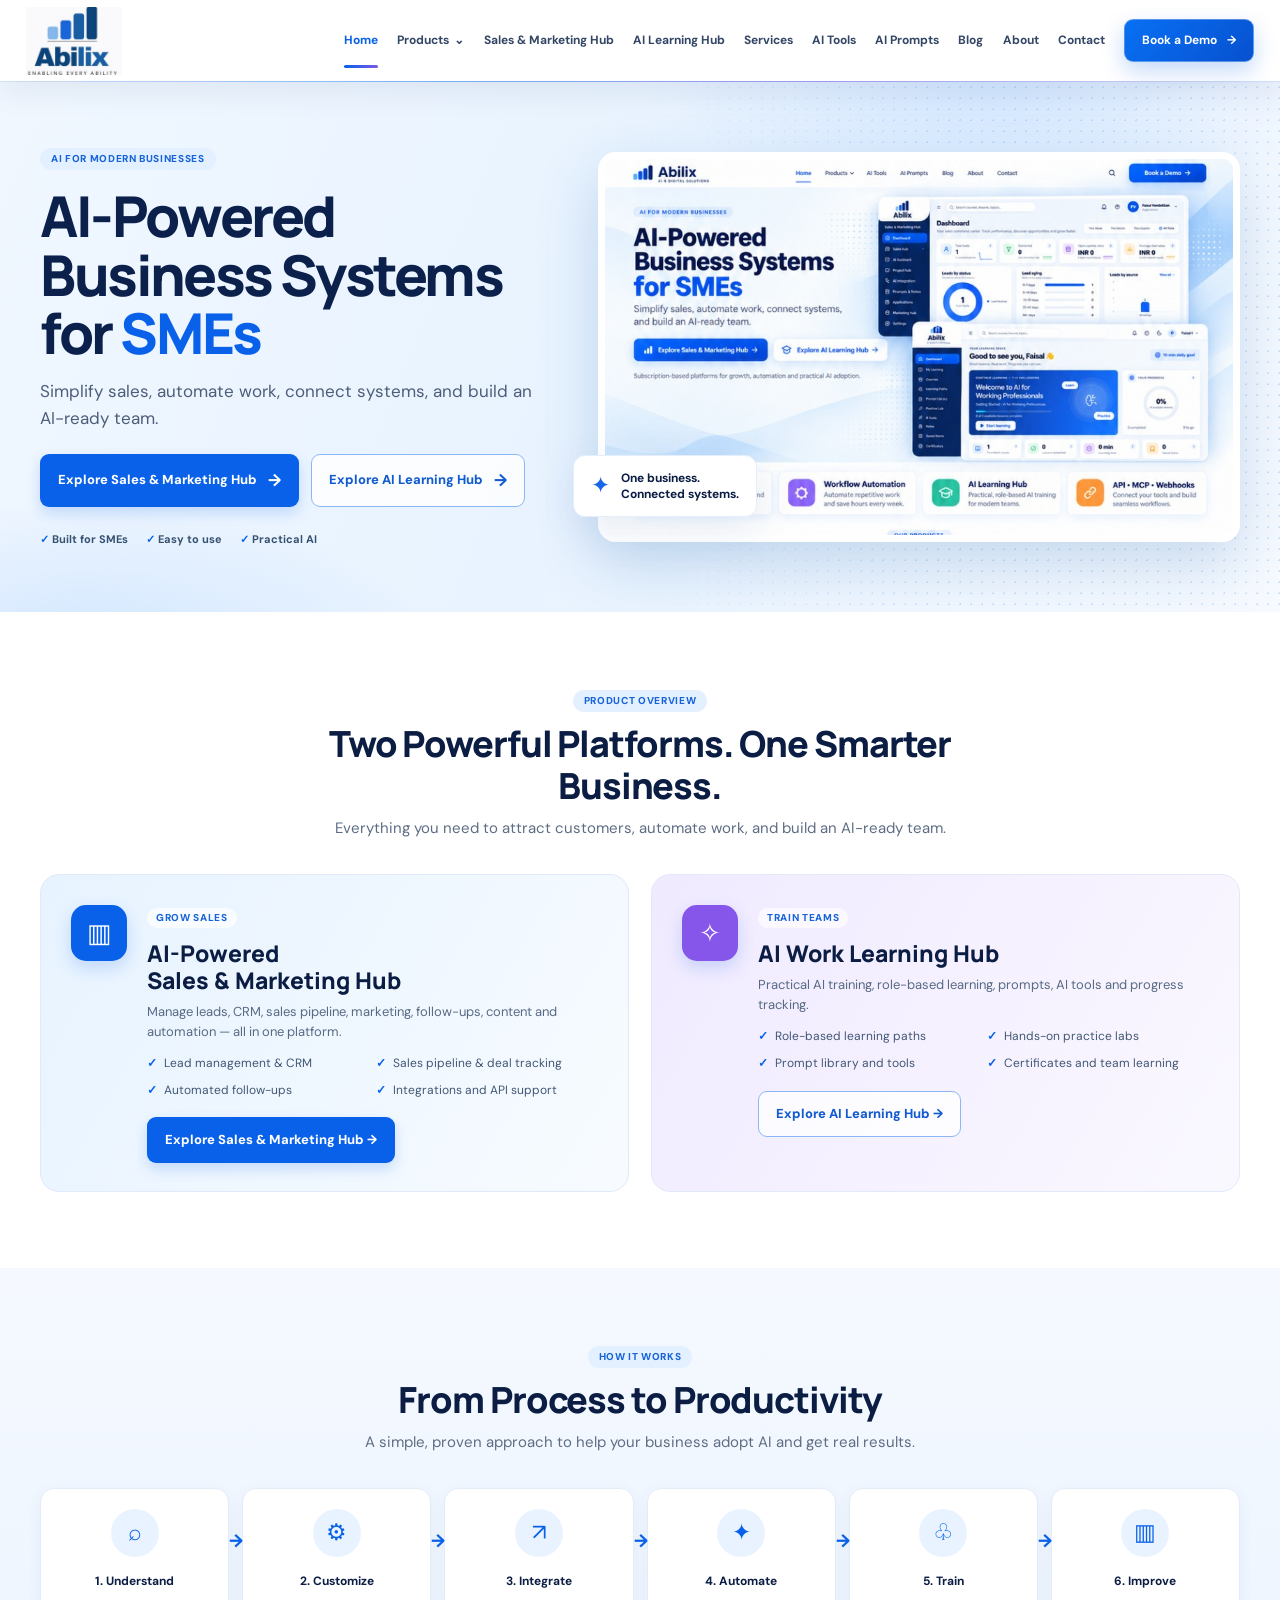
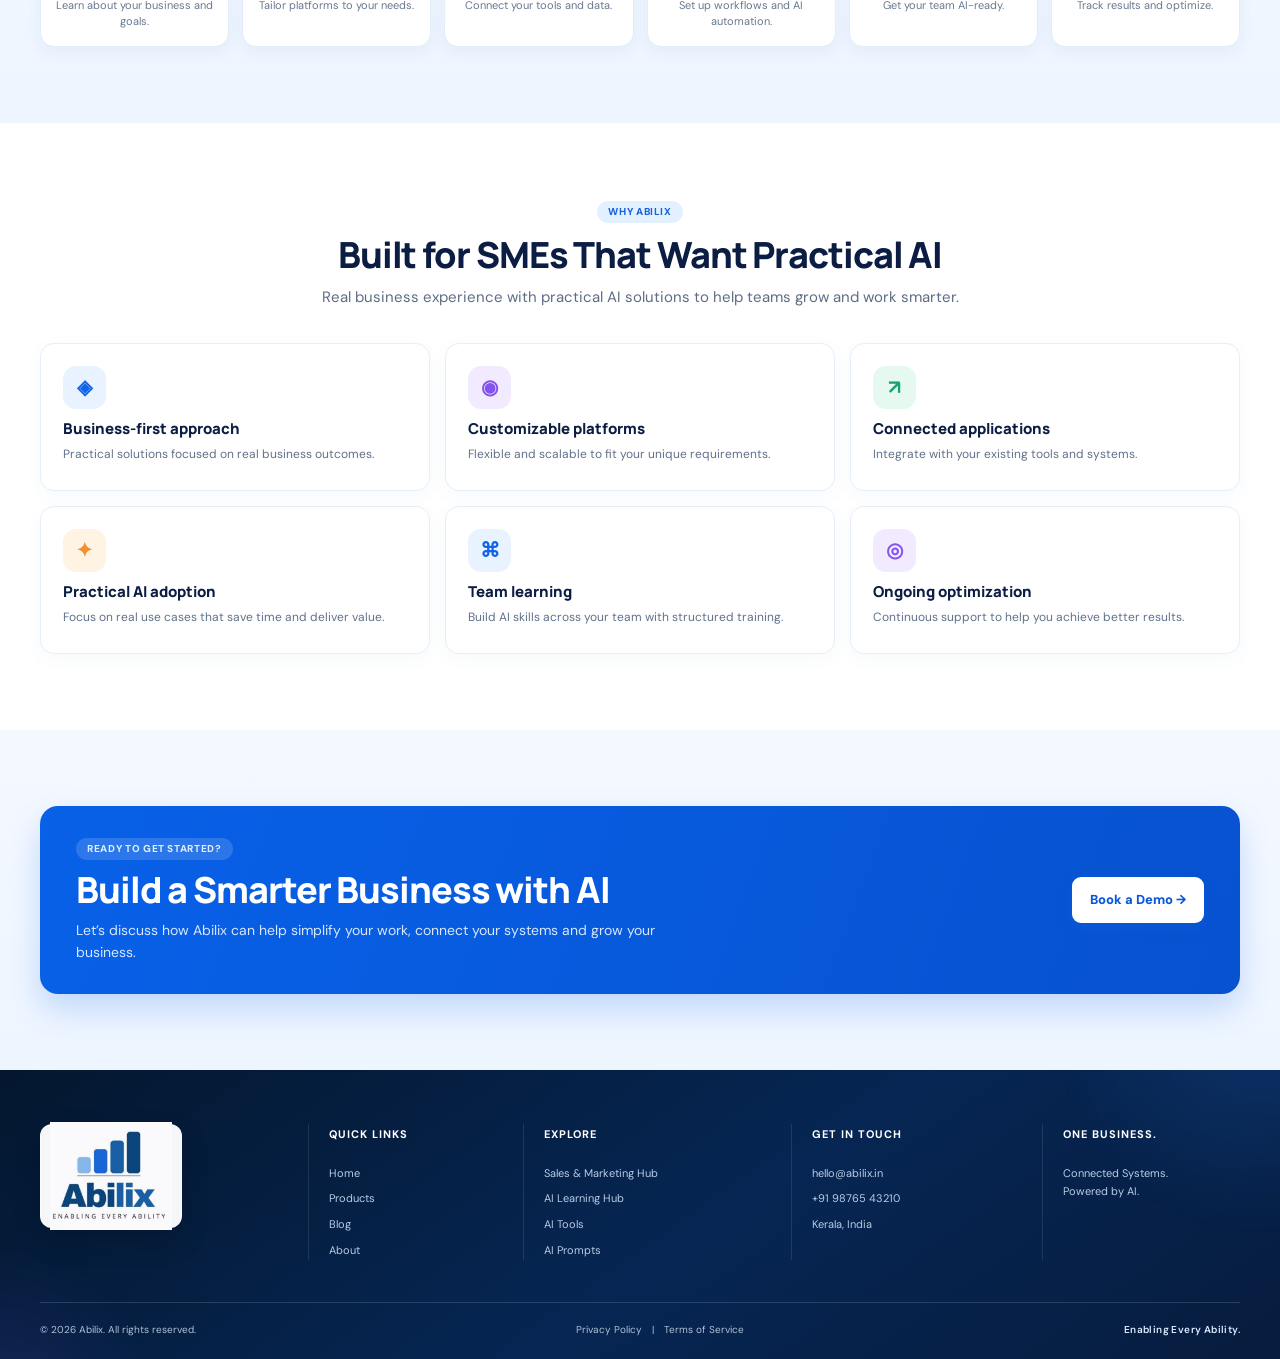
==== commit 12442a06: "Align header logo and navigation" ====
--- a/index.html
+++ b/index.html
@@ -9,7 +9,7 @@
   <link rel="preconnect" href="https://fonts.googleapis.com">
   <link rel="preconnect" href="https://fonts.gstatic.com" crossorigin>
   <link href="https://fonts.googleapis.com/css2?family=DM+Sans:wght@400;500;600;700;800&family=Manrope:wght@400;500;600;700;800&display=swap" rel="stylesheet">
-  <link rel="stylesheet" href="styles.css?v=6dce1b345312">
+  <link rel="stylesheet" href="styles.css?v=511f3506a1b9">
   <script defer src="app.js?v=6dd8c7910328"></script>
 </head>
 <body>
--- a/styles.css
+++ b/styles.css
@@ -69,9 +69,11 @@
   box-shadow:0 9px 22px rgba(8,97,232,.24);
 }
 .nav-cta:hover{background:linear-gradient(135deg,#147cf8,#0648bd)}
-.logo{min-width:112px;gap:0}
-.logo-frame{display:block;width:112px;height:81px;overflow:hidden;flex:none}
-.logo-image{display:block;width:112px;height:auto;max-width:none;transform:translateY(-9px)}
+.header .nav-wrap{align-items:center}
+.header .nav{height:100%;align-items:center}
+.header .logo{height:100%;min-width:96px;gap:0;align-items:center;flex:0 0 96px}
+.header .logo-frame{display:block;width:96px;height:68px;overflow:hidden;flex:none}
+.header .logo-image{display:block;width:96px;height:auto;max-width:none;transform:translateY(-8px)}
 
 .footer{
   position:relative;overflow:hidden;padding-top:54px;
@@ -99,9 +101,10 @@
 
 @media(max-width:1100px){
   .header{height:72px}
-  .logo{min-width:96px}
-  .logo-frame{width:96px;height:69px}
-  .logo-image{width:96px;transform:translateY(-8px)}
+  .header .logo{min-width:88px;flex-basis:88px}
+  .header .logo-frame{width:88px;height:63px}
+  .header .logo-image{width:88px;transform:translateY(-7px)}
+  .header .nav{height:auto;align-items:stretch}
   .nav{top:72px;max-height:calc(100dvh - 72px)}
   .nav>a:not(.nav-cta){height:auto}
   .footer-top>div:not(:first-child){padding-left:16px}
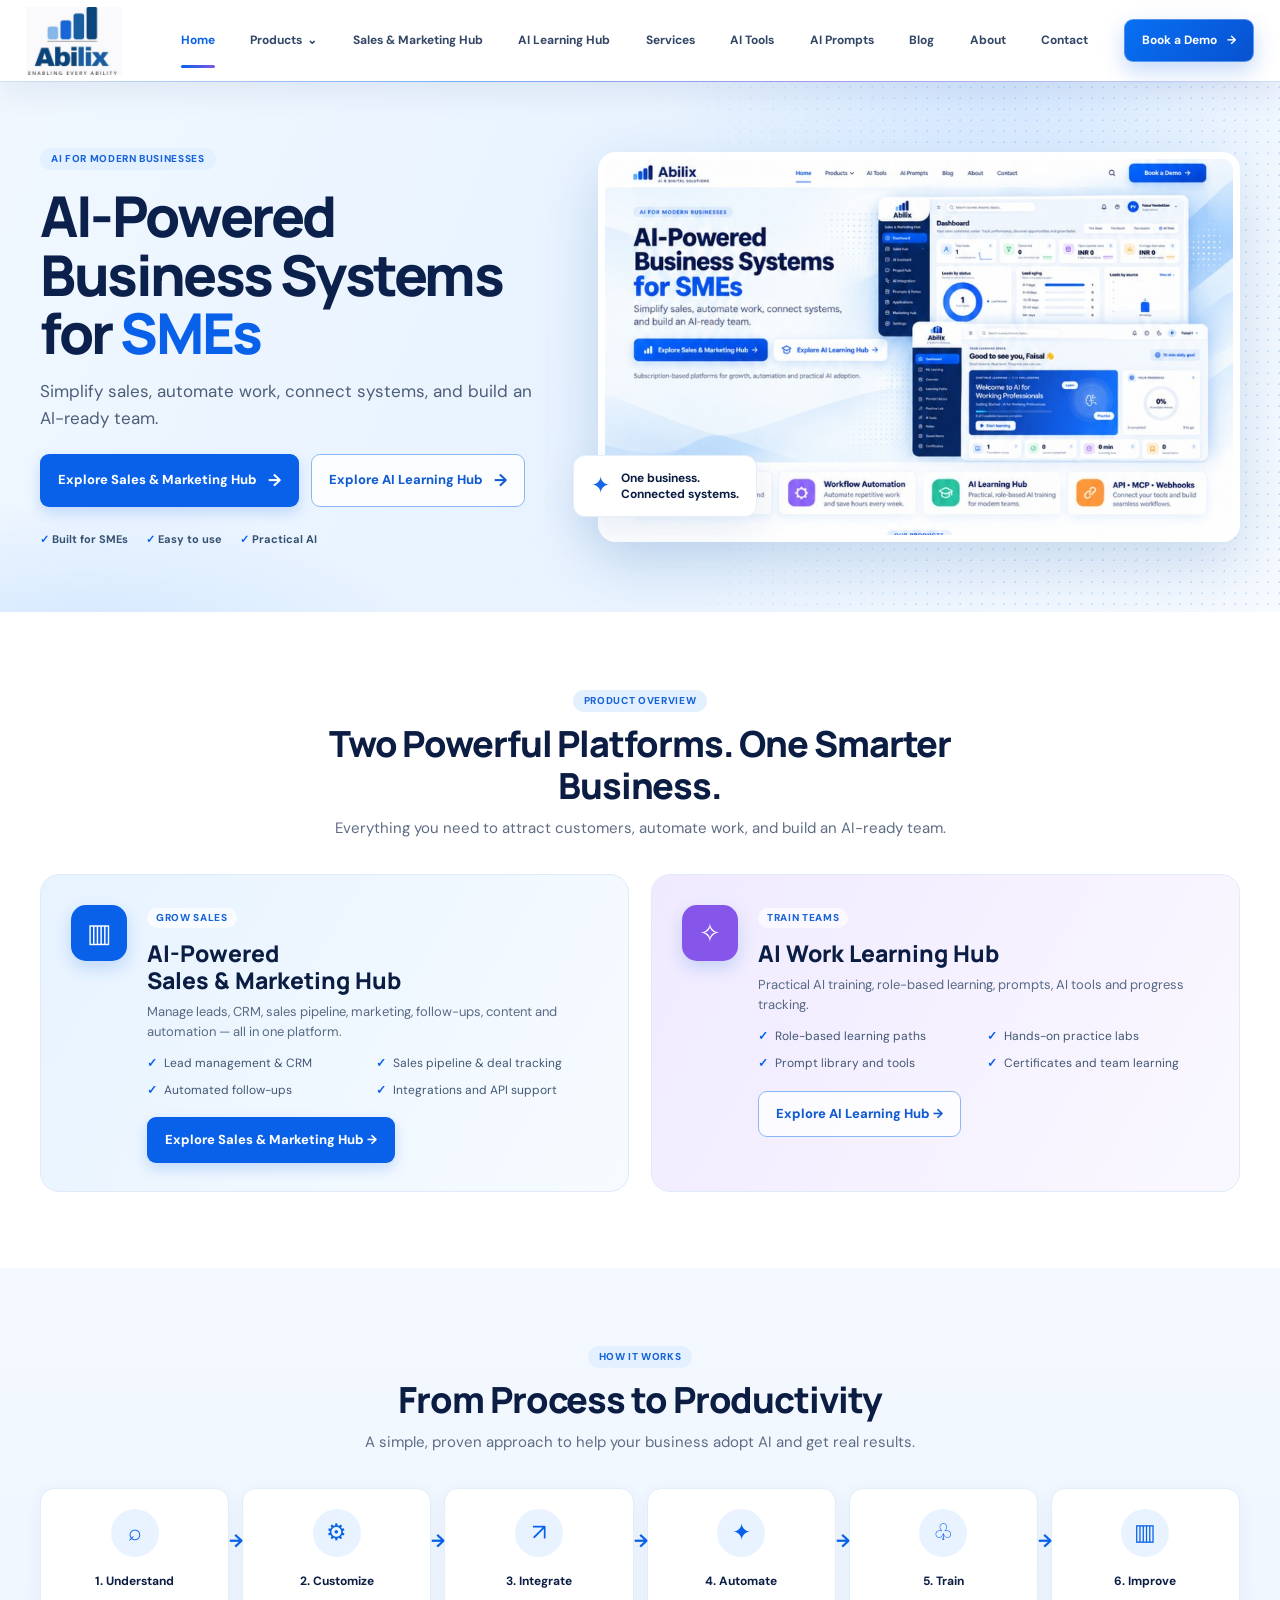
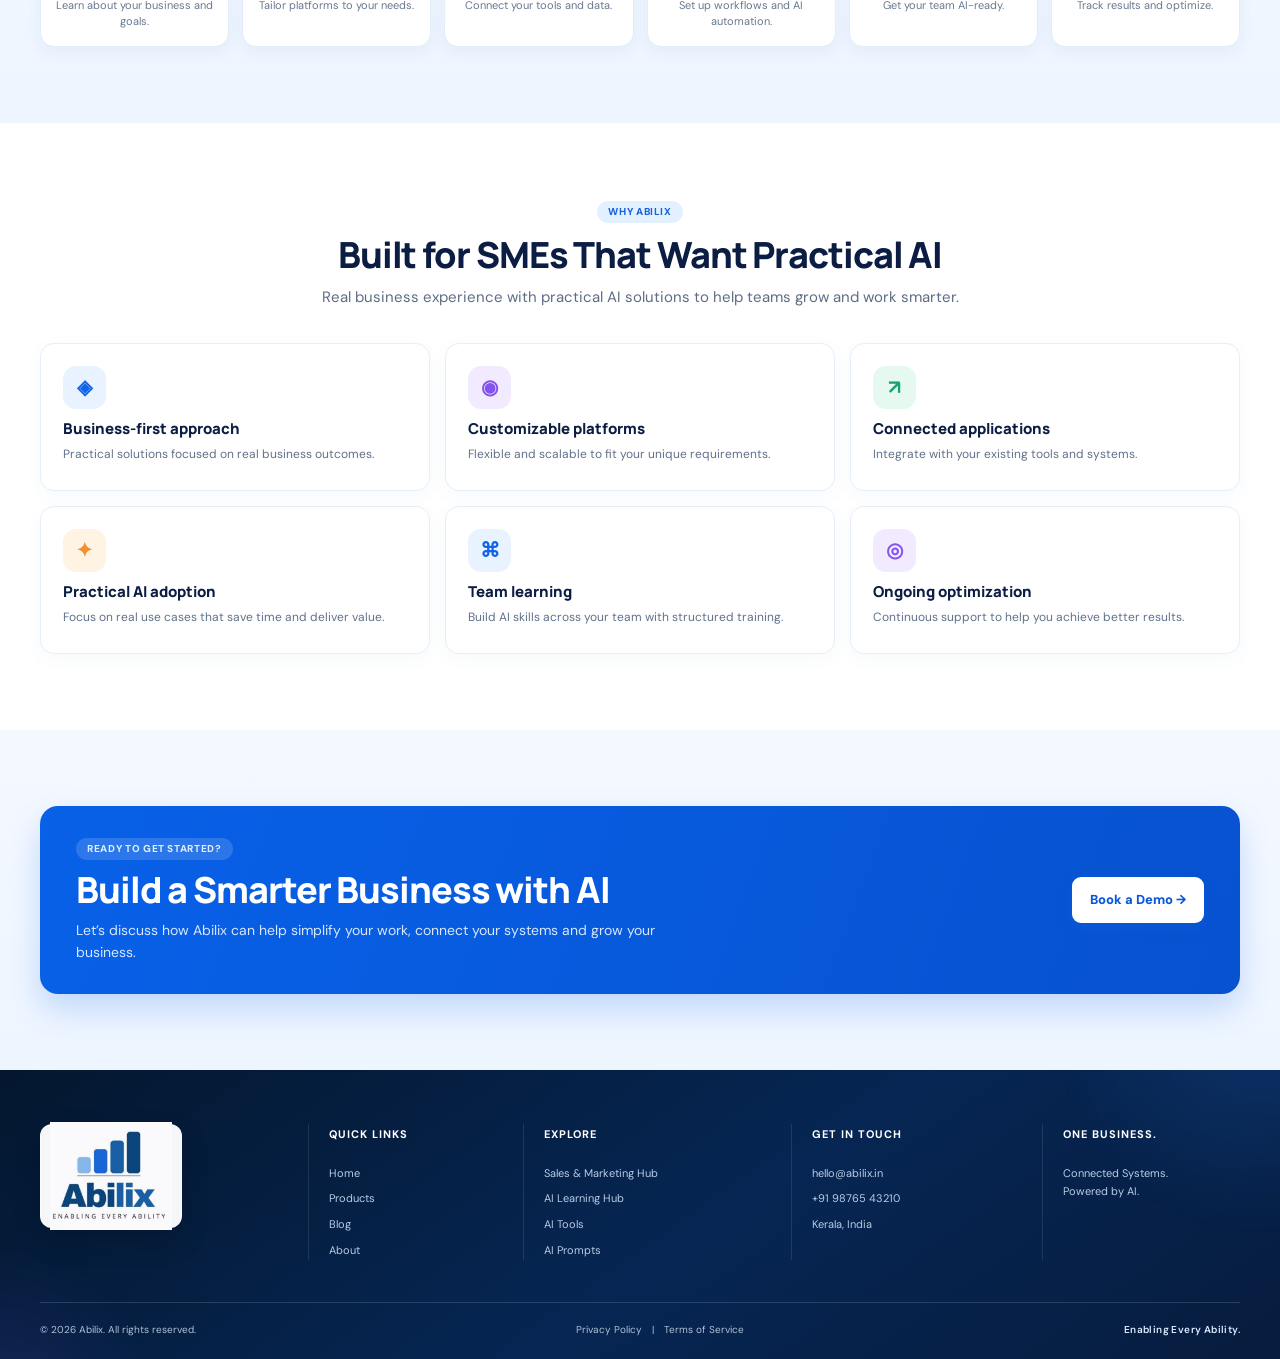
==== commit 046de517: "Balance header navigation spacing" ====
--- a/index.html
+++ b/index.html
@@ -9,7 +9,7 @@
   <link rel="preconnect" href="https://fonts.googleapis.com">
   <link rel="preconnect" href="https://fonts.gstatic.com" crossorigin>
   <link href="https://fonts.googleapis.com/css2?family=DM+Sans:wght@400;500;600;700;800&family=Manrope:wght@400;500;600;700;800&display=swap" rel="stylesheet">
-  <link rel="stylesheet" href="styles.css?v=511f3506a1b9">
+  <link rel="stylesheet" href="styles.css?v=9b3e7ad334e0">
   <script defer src="app.js?v=6dd8c7910328"></script>
 </head>
 <body>
--- a/styles.css
+++ b/styles.css
@@ -69,8 +69,8 @@
   box-shadow:0 9px 22px rgba(8,97,232,.24);
 }
 .nav-cta:hover{background:linear-gradient(135deg,#147cf8,#0648bd)}
-.header .nav-wrap{align-items:center}
-.header .nav{height:100%;align-items:center}
+.header .nav-wrap{align-items:center;justify-content:flex-start;gap:clamp(42px,4.6vw,72px)}
+.header .nav{height:100%;align-items:center;justify-content:space-between;gap:10px;flex:1;min-width:0}
 .header .logo{height:100%;min-width:96px;gap:0;align-items:center;flex:0 0 96px}
 .header .logo-frame{display:block;width:96px;height:68px;overflow:hidden;flex:none}
 .header .logo-image{display:block;width:96px;height:auto;max-width:none;transform:translateY(-8px)}
@@ -101,6 +101,7 @@
 
 @media(max-width:1100px){
   .header{height:72px}
+  .header .nav-wrap{justify-content:space-between;gap:20px}
   .header .logo{min-width:88px;flex-basis:88px}
   .header .logo-frame{width:88px;height:63px}
   .header .logo-image{width:88px;transform:translateY(-7px)}
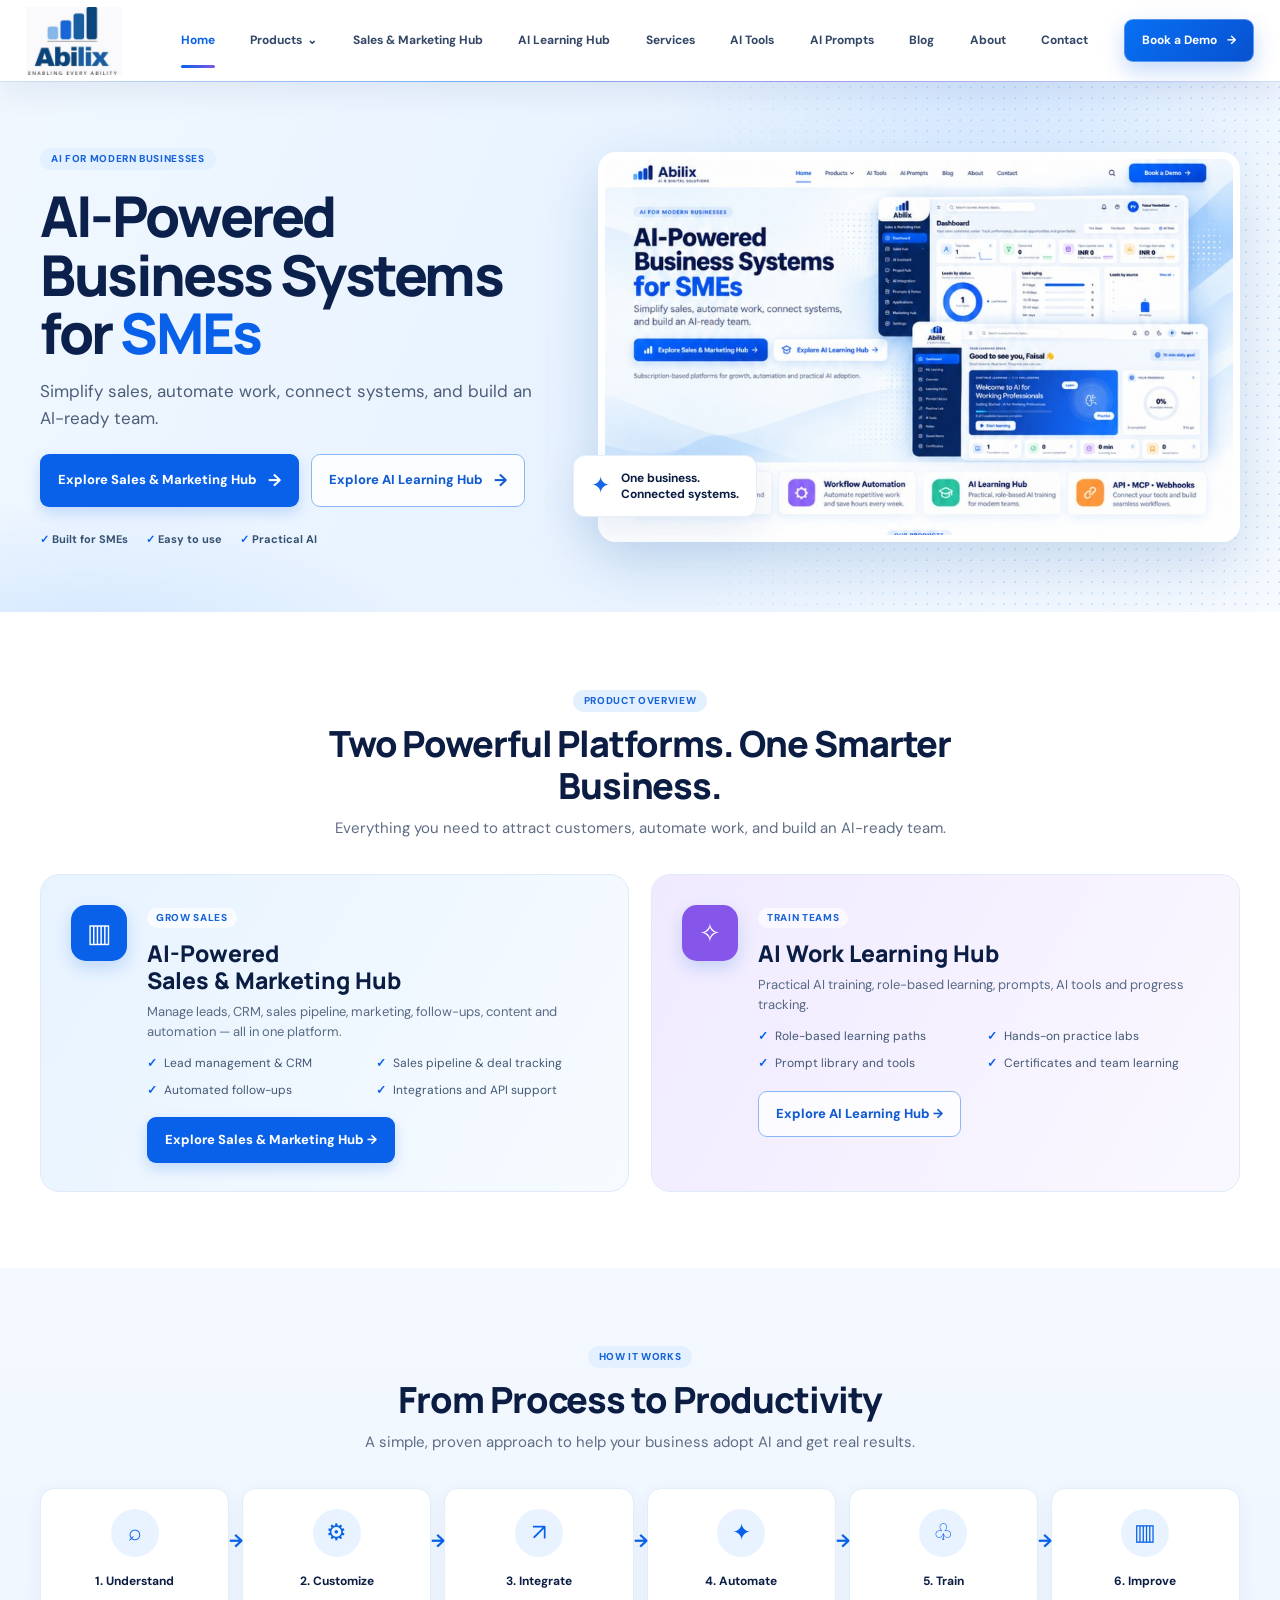
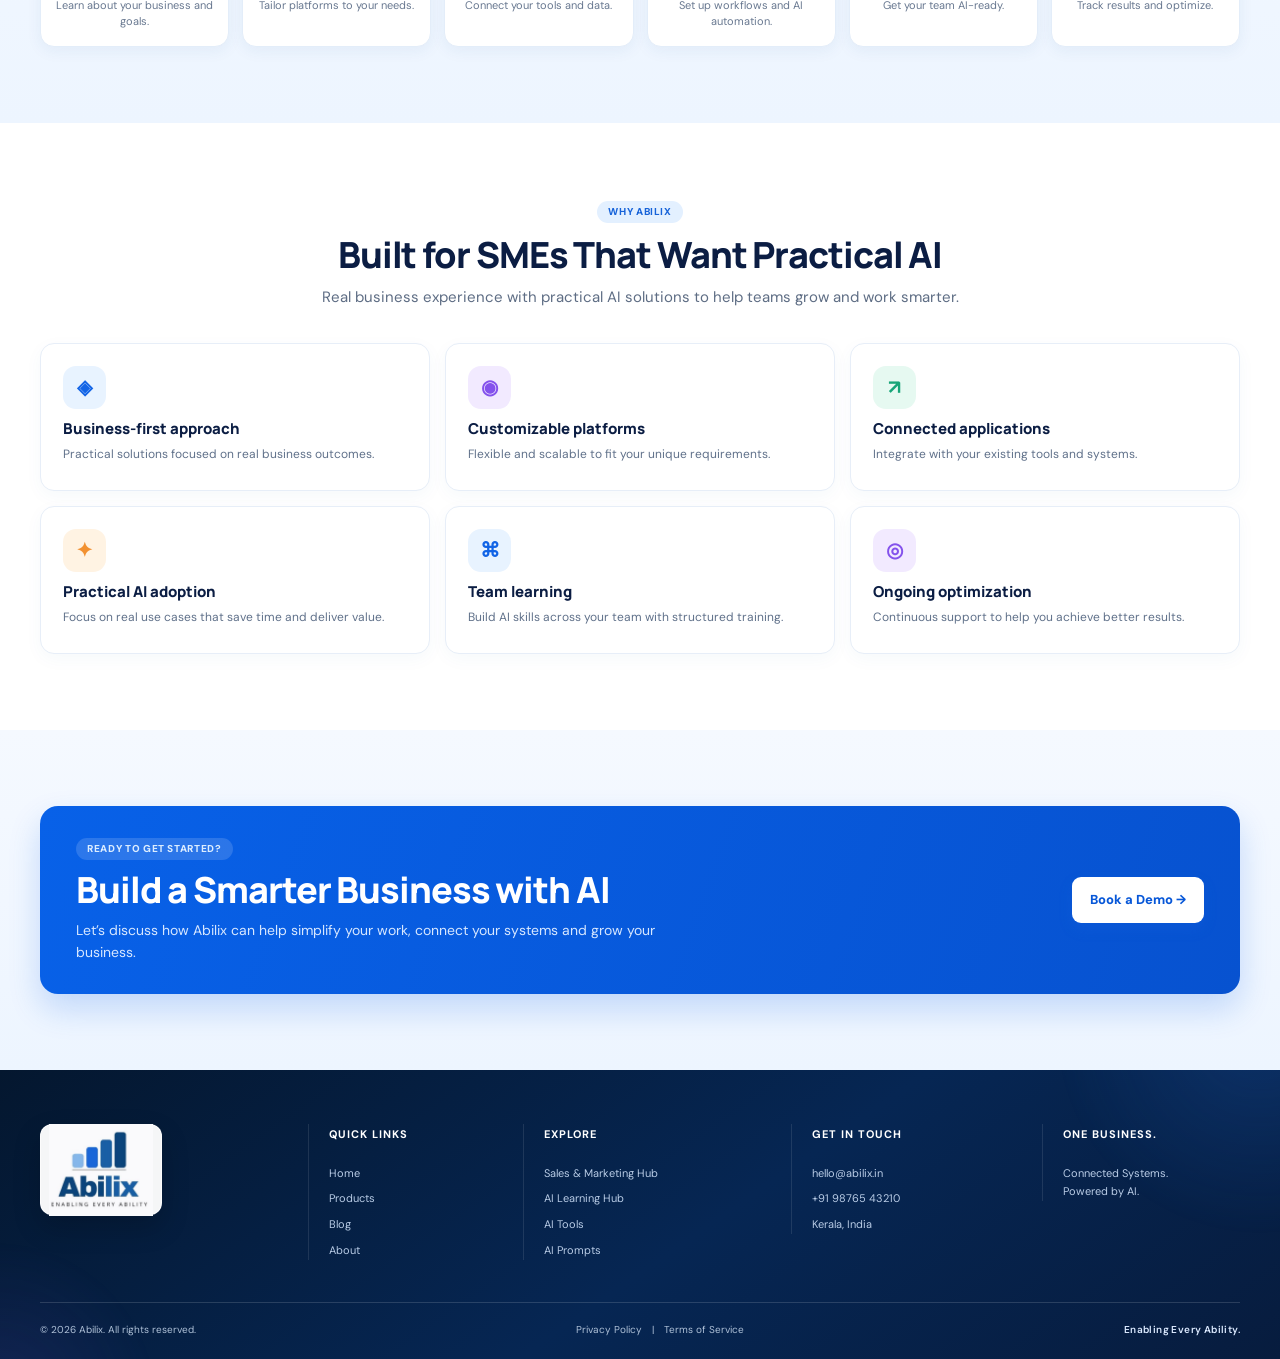
==== commit 6ad2e1ca: "Align footer branding across breakpoints" ====
--- a/index.html
+++ b/index.html
@@ -9,7 +9,7 @@
   <link rel="preconnect" href="https://fonts.googleapis.com">
   <link rel="preconnect" href="https://fonts.gstatic.com" crossorigin>
   <link href="https://fonts.googleapis.com/css2?family=DM+Sans:wght@400;500;600;700;800&family=Manrope:wght@400;500;600;700;800&display=swap" rel="stylesheet">
-  <link rel="stylesheet" href="styles.css?v=9b3e7ad334e0">
+  <link rel="stylesheet" href="styles.css?v=b339401dffad">
   <script defer src="app.js?v=6dd8c7910328"></script>
 </head>
 <body>
--- a/styles.css
+++ b/styles.css
@@ -83,19 +83,19 @@
 .footer:before{width:420px;height:420px;right:-190px;top:-250px;background:radial-gradient(circle,#287df32d,transparent 69%)}
 .footer:after{width:330px;height:330px;left:-170px;bottom:-210px;background:radial-gradient(circle,#7d59e821,transparent 70%)}
 .footer-top,.footer-bottom{position:relative;z-index:1}
-.footer-top{gap:34px;padding-bottom:42px}
+.footer-top{gap:34px;padding-bottom:42px;align-items:start}
 .footer-top>div:not(:first-child){padding-left:20px;border-left:1px solid rgba(255,255,255,.1)}
 .footer h4{margin:2px 0 14px;font-size:11px;letter-spacing:.09em;text-transform:uppercase;color:#fff}
 .footer-top a:not(.logo),.footer-top p{font-size:11px;line-height:1.7;color:#b9cce6}
 .footer-top a:not(.logo){width:max-content;max-width:100%;transition:color .18s,transform .18s}
 .footer-top a:not(.logo):hover{color:#fff;transform:translateX(3px)}
 .logo-light{
-  min-width:0;justify-self:start;align-self:start;padding:7px 9px;
+  min-width:0;justify-self:start;align-self:start;padding:7px 8px;
   border:1px solid rgba(255,255,255,.72);border-radius:12px;
   background:rgba(255,255,255,.96);box-shadow:0 12px 28px rgba(0,0,0,.18);
 }
-.logo-light .logo-frame{width:122px;height:88px}
-.logo-light .logo-image{width:122px;transform:translateY(-10px)}
+.logo-light .logo-frame{width:104px;height:75px}
+.logo-light .logo-image{width:104px;transform:translateY(-8px)}
 .footer-bottom{padding:19px 0 22px;border-top:1px solid rgba(255,255,255,.14)}
 .footer-bottom b{color:#dceaff;letter-spacing:.04em}
 
@@ -108,6 +108,10 @@
   .header .nav{height:auto;align-items:stretch}
   .nav{top:72px;max-height:calc(100dvh - 72px)}
   .nav>a:not(.nav-cta){height:auto}
+  .footer-top{grid-template-columns:.82fr 1fr 1fr;align-items:stretch}
+  .footer-top>.logo{grid-row:1 / span 2;align-self:center;justify-self:center}
+  .logo-light .logo-frame{width:96px;height:69px}
+  .logo-light .logo-image{width:96px;transform:translateY(-8px)}
   .footer-top>div:not(:first-child){padding-left:16px}
 }
 @media(max-width:560px){
@@ -115,8 +119,10 @@
   .nav{top:68px;max-height:calc(100dvh - 68px)}
   .footer{padding-top:40px}
   .footer-top{gap:24px 18px;padding-bottom:30px}
+  .footer-top>.logo{grid-column:1/-1;justify-self:center;align-self:start}
   .footer-top>div:not(:first-child){padding-left:13px}
   .logo-light{padding:6px 8px}
-  .logo-light .logo-frame{width:108px;height:78px}
-  .logo-light .logo-image{width:108px;transform:translateY(-9px)}
+  .logo-light .logo-frame{width:92px;height:66px}
+  .logo-light .logo-image{width:92px;transform:translateY(-7px)}
+  .footer-bottom{align-items:center;text-align:center}
 }
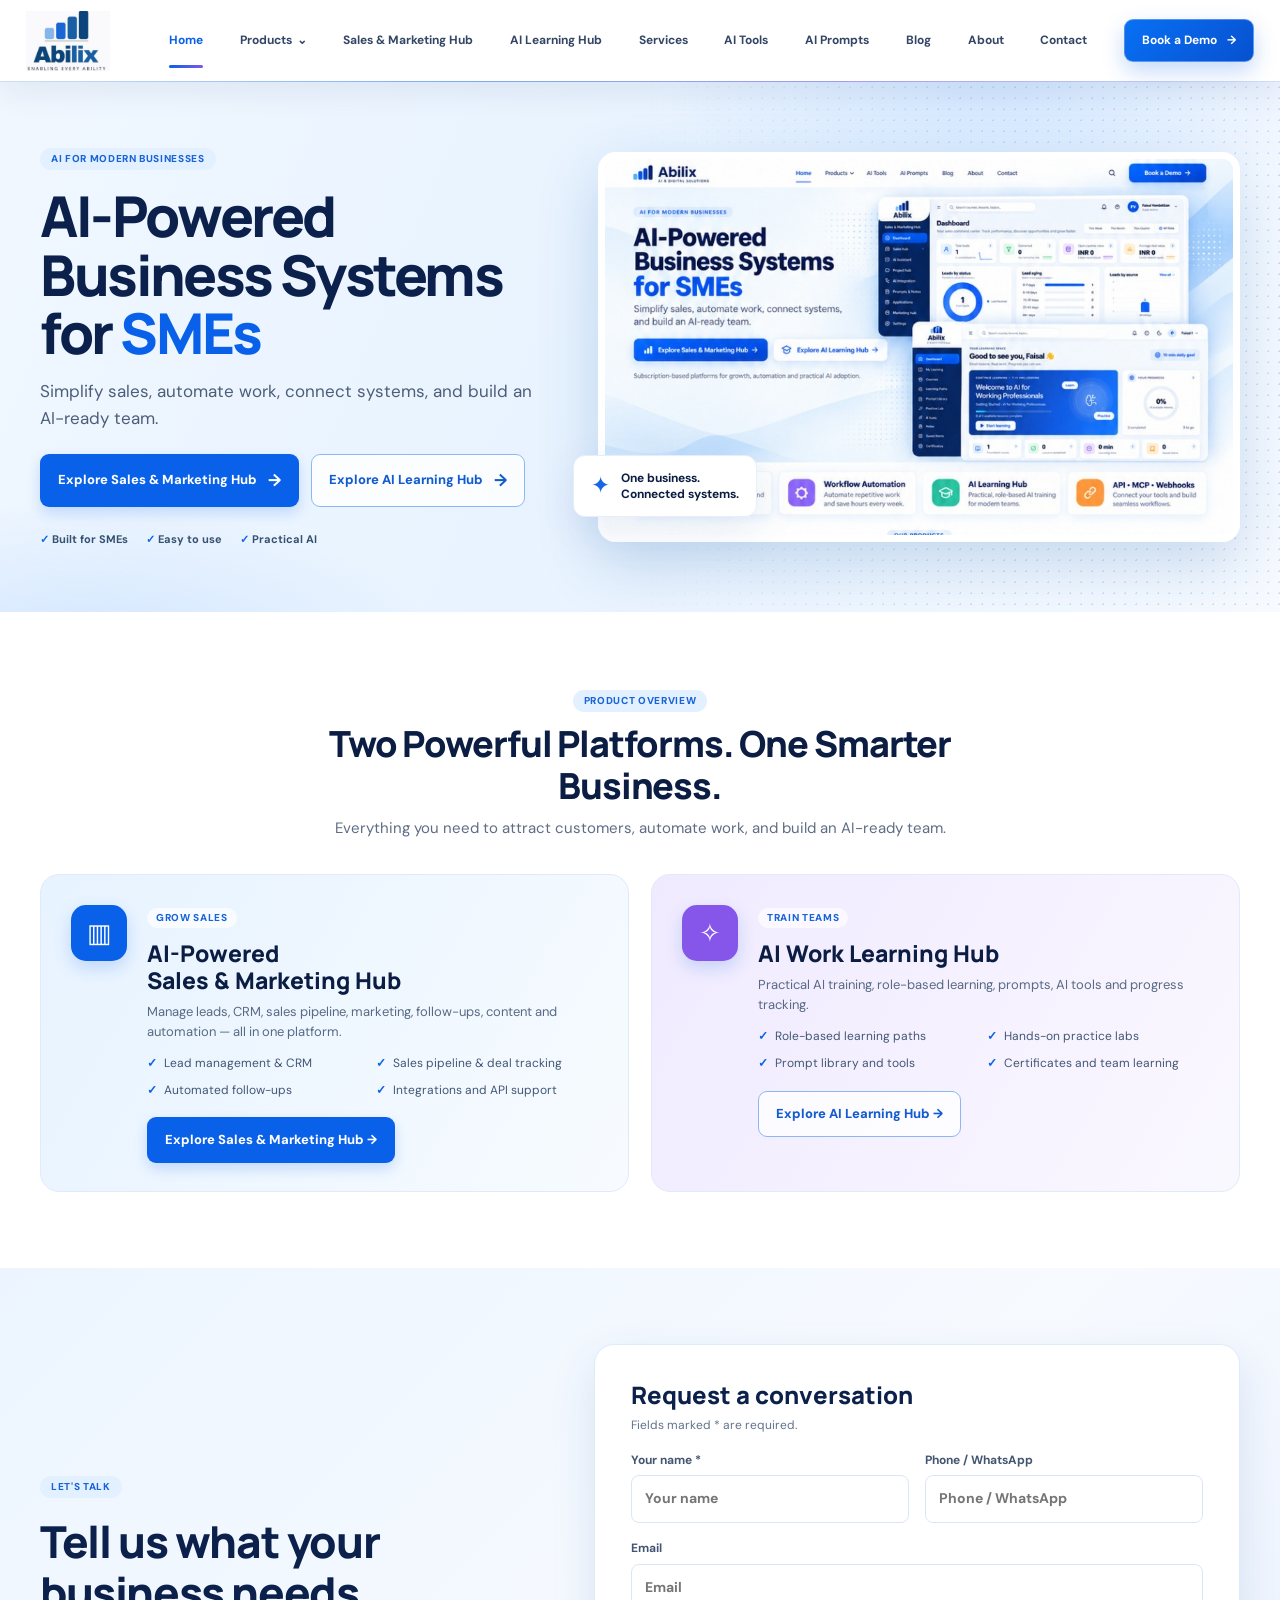
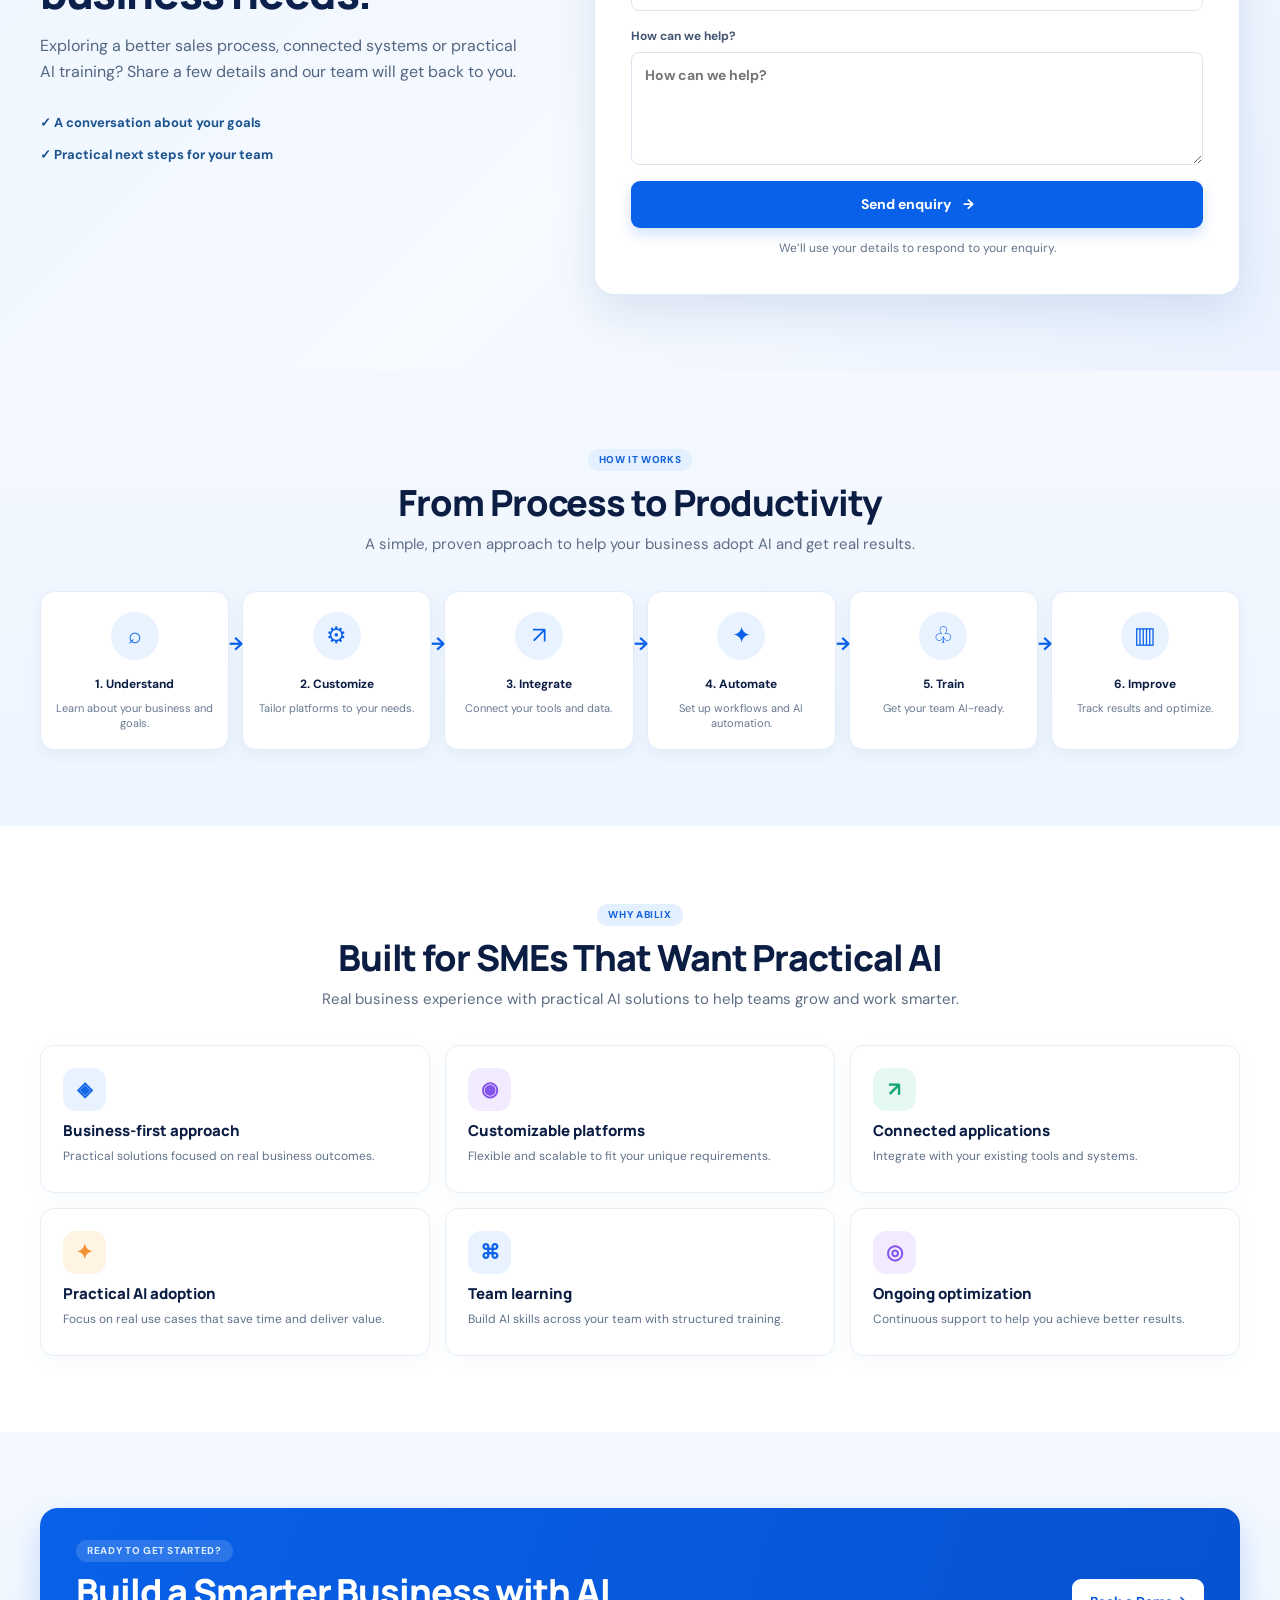
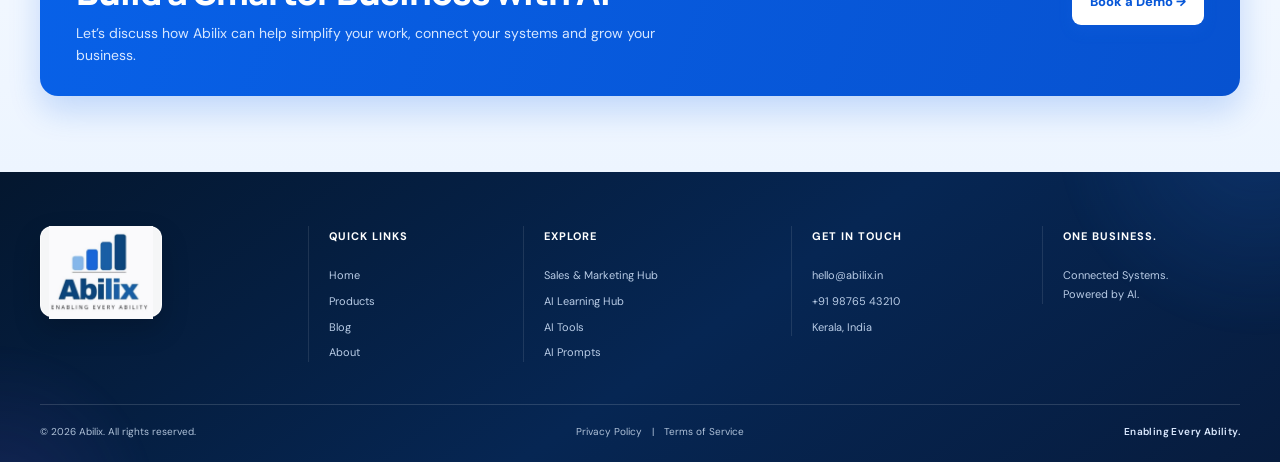
==== commit 6799200e: "Reduce header logo and retain CRM website forms" ====
--- a/index.html
+++ b/index.html
@@ -9,8 +9,10 @@
   <link rel="preconnect" href="https://fonts.googleapis.com">
   <link rel="preconnect" href="https://fonts.gstatic.com" crossorigin>
   <link href="https://fonts.googleapis.com/css2?family=DM+Sans:wght@400;500;600;700;800&family=Manrope:wght@400;500;600;700;800&display=swap" rel="stylesheet">
-  <link rel="stylesheet" href="styles.css?v=b339401dffad">
+  <link rel="stylesheet" href="styles.css?v=logo-crm-20261010">
+  <link rel="stylesheet" href="home-form.css?v=2">
   <script defer src="app.js?v=6dd8c7910328"></script>
+  <script defer src="home-form.js?v=2"></script>
 </head>
 <body>
   <div id="app"></div>
--- a/styles.css
+++ b/styles.css
@@ -71,9 +71,9 @@
 .nav-cta:hover{background:linear-gradient(135deg,#147cf8,#0648bd)}
 .header .nav-wrap{align-items:center;justify-content:flex-start;gap:clamp(42px,4.6vw,72px)}
 .header .nav{height:100%;align-items:center;justify-content:space-between;gap:10px;flex:1;min-width:0}
-.header .logo{height:100%;min-width:96px;gap:0;align-items:center;flex:0 0 96px}
-.header .logo-frame{display:block;width:96px;height:68px;overflow:hidden;flex:none}
-.header .logo-image{display:block;width:96px;height:auto;max-width:none;transform:translateY(-8px)}
+.header .logo{height:100%;min-width:84px;gap:0;align-items:center;flex:0 0 84px}
+.header .logo-frame{display:block;width:84px;height:60px;overflow:hidden;flex:none}
+.header .logo-image{display:block;width:84px;height:auto;max-width:none;transform:translateY(-7px)}
 
 .footer{
   position:relative;overflow:hidden;padding-top:54px;
@@ -102,9 +102,9 @@
 @media(max-width:1100px){
   .header{height:72px}
   .header .nav-wrap{justify-content:space-between;gap:20px}
-  .header .logo{min-width:88px;flex-basis:88px}
-  .header .logo-frame{width:88px;height:63px}
-  .header .logo-image{width:88px;transform:translateY(-7px)}
+  .header .logo{min-width:76px;flex-basis:76px}
+  .header .logo-frame{width:76px;height:55px}
+  .header .logo-image{width:76px;transform:translateY(-6px)}
   .header .nav{height:auto;align-items:stretch}
   .nav{top:72px;max-height:calc(100dvh - 72px)}
   .nav>a:not(.nav-cta){height:auto}
--- a/home-form.css
+++ b/home-form.css
@@ -0,0 +1,21 @@
+.home-lead-section{background:linear-gradient(135deg,#ecf5ff 0%,#f7faff 55%,#eaf2ff 100%)}
+.home-lead-grid{display:grid;grid-template-columns:.85fr 1.15fr;gap:clamp(30px,6vw,90px);align-items:center}
+.home-lead-panel{min-width:0}
+.home-lead-copy h2{font:800 clamp(30px,3.5vw,44px)/1.14 Manrope,sans-serif;letter-spacing:-1.4px;color:#0b204b;margin:18px 0 16px;max-width:500px}
+.home-lead-copy p{font-size:16px;line-height:1.65;color:#536681;max-width:490px;margin:0}
+.home-lead-points{display:grid;gap:12px;margin-top:27px;color:#1b538e;font-size:13px;font-weight:700}
+.home-lead-form{display:grid;gap:16px;background:#fff;border:1px solid #dfebfa;border-radius:20px;box-shadow:0 18px 45px #184f9220;padding:clamp(22px,3vw,36px)}
+.home-lead-form h3{font:800 24px/1.2 Manrope,sans-serif;color:#0b204b;margin:0}
+.home-lead-form>p{margin:-10px 0 0;color:#62738b;font-size:12px}
+.home-lead-fields{display:grid;grid-template-columns:1fr 1fr;gap:16px}
+.home-lead-wide{grid-column:1/-1}
+.home-lead-form label{display:grid;gap:6px;color:#435571;font-size:12px;font-weight:700}
+.home-lead-form input,.home-lead-form select,.home-lead-form textarea{width:100%;min-width:0;border:1px solid #dce6f2;border-radius:8px;background:#fff;color:#0b204b;padding:12px 13px;font:inherit;font-size:14px;outline:none}
+.home-lead-form textarea{resize:vertical;min-height:106px}
+.home-lead-form input:focus,.home-lead-form select:focus,.home-lead-form textarea:focus{border-color:#76aaf2;box-shadow:0 0 0 3px #e8f2ff}
+.home-lead-form .button{width:100%;font-size:14px}
+.home-lead-form .button:disabled{opacity:.65;cursor:wait}
+.home-lead-form .home-lead-note{margin:-5px 0 0;text-align:center}
+.home-lead-panel .crm-form-note{box-shadow:0 8px 22px #184f9214}
+@media(max-width:900px){.home-lead-grid{grid-template-columns:1fr;gap:28px}.home-lead-copy h2,.home-lead-copy p{max-width:680px}}
+@media(max-width:560px){.home-lead-fields{grid-template-columns:1fr;gap:14px}.home-lead-wide{grid-column:auto}.home-lead-form{gap:14px}.home-lead-copy h2{font-size:30px}}
